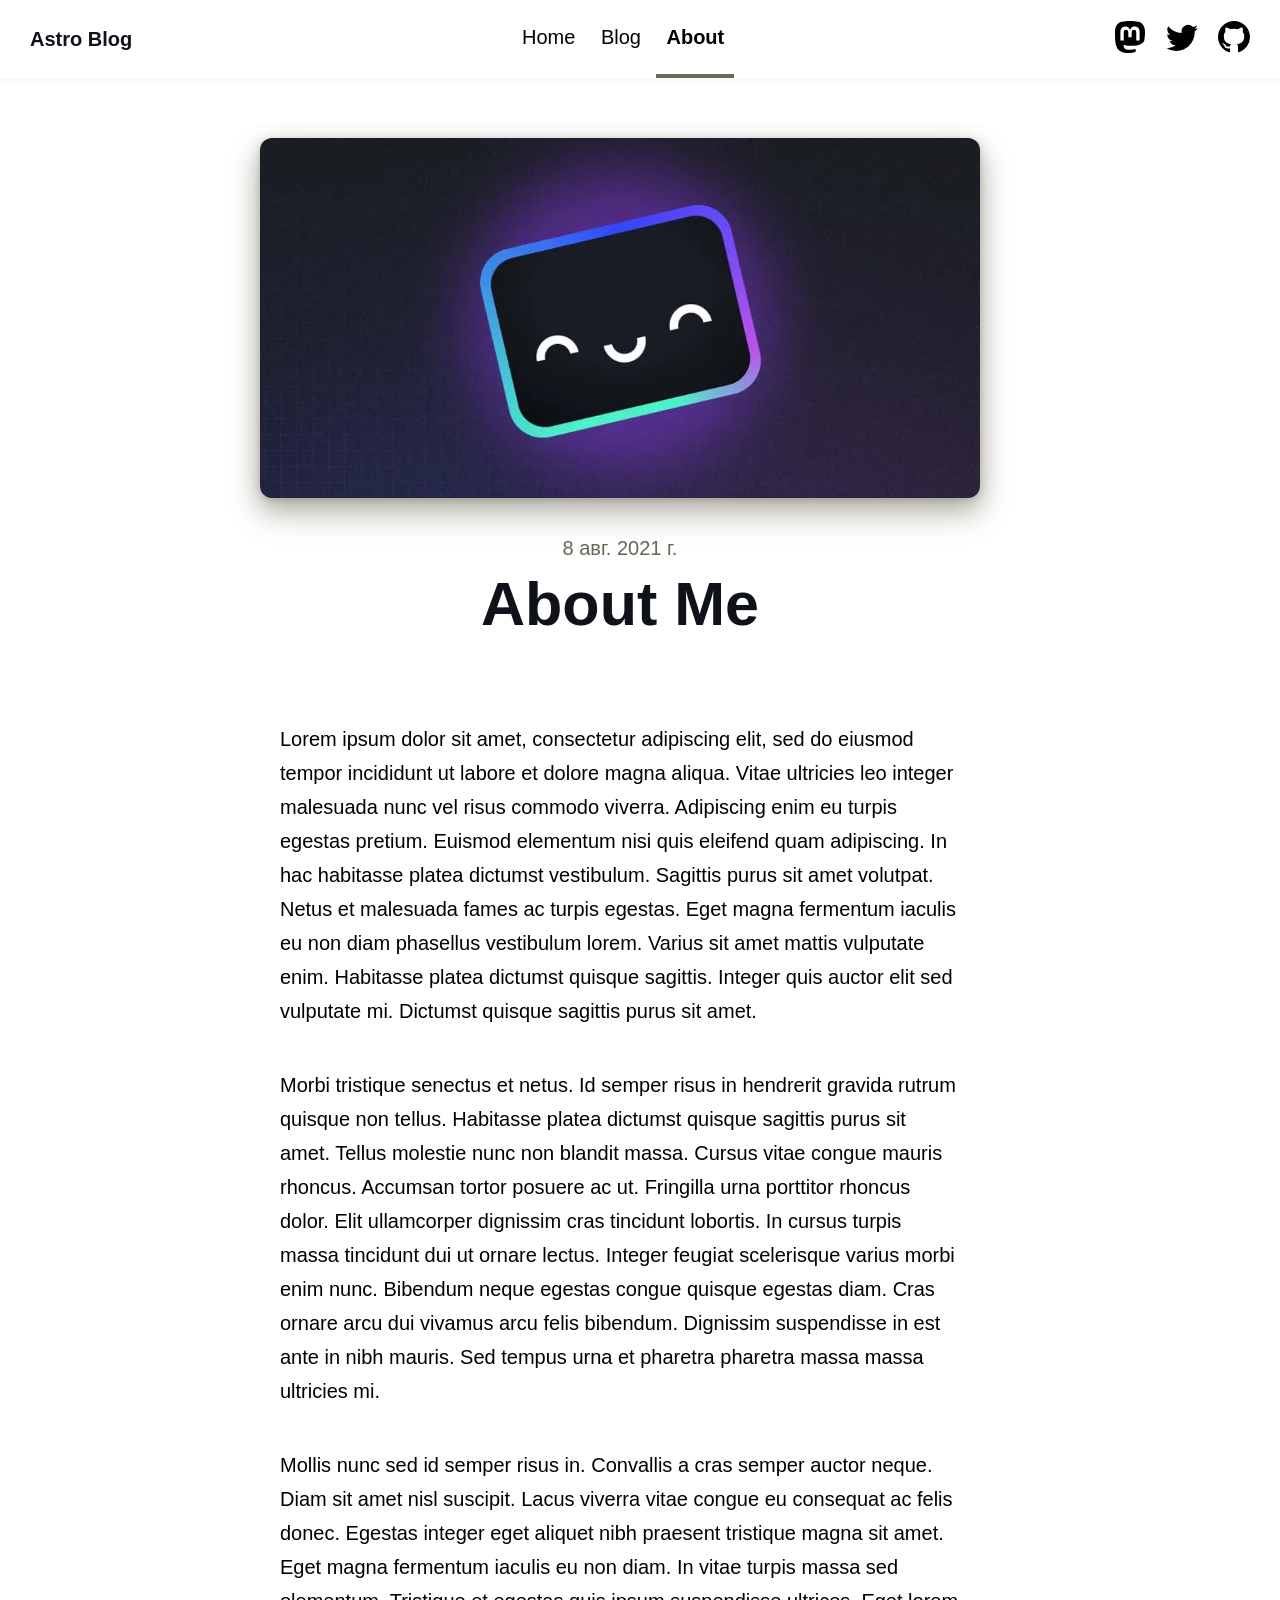
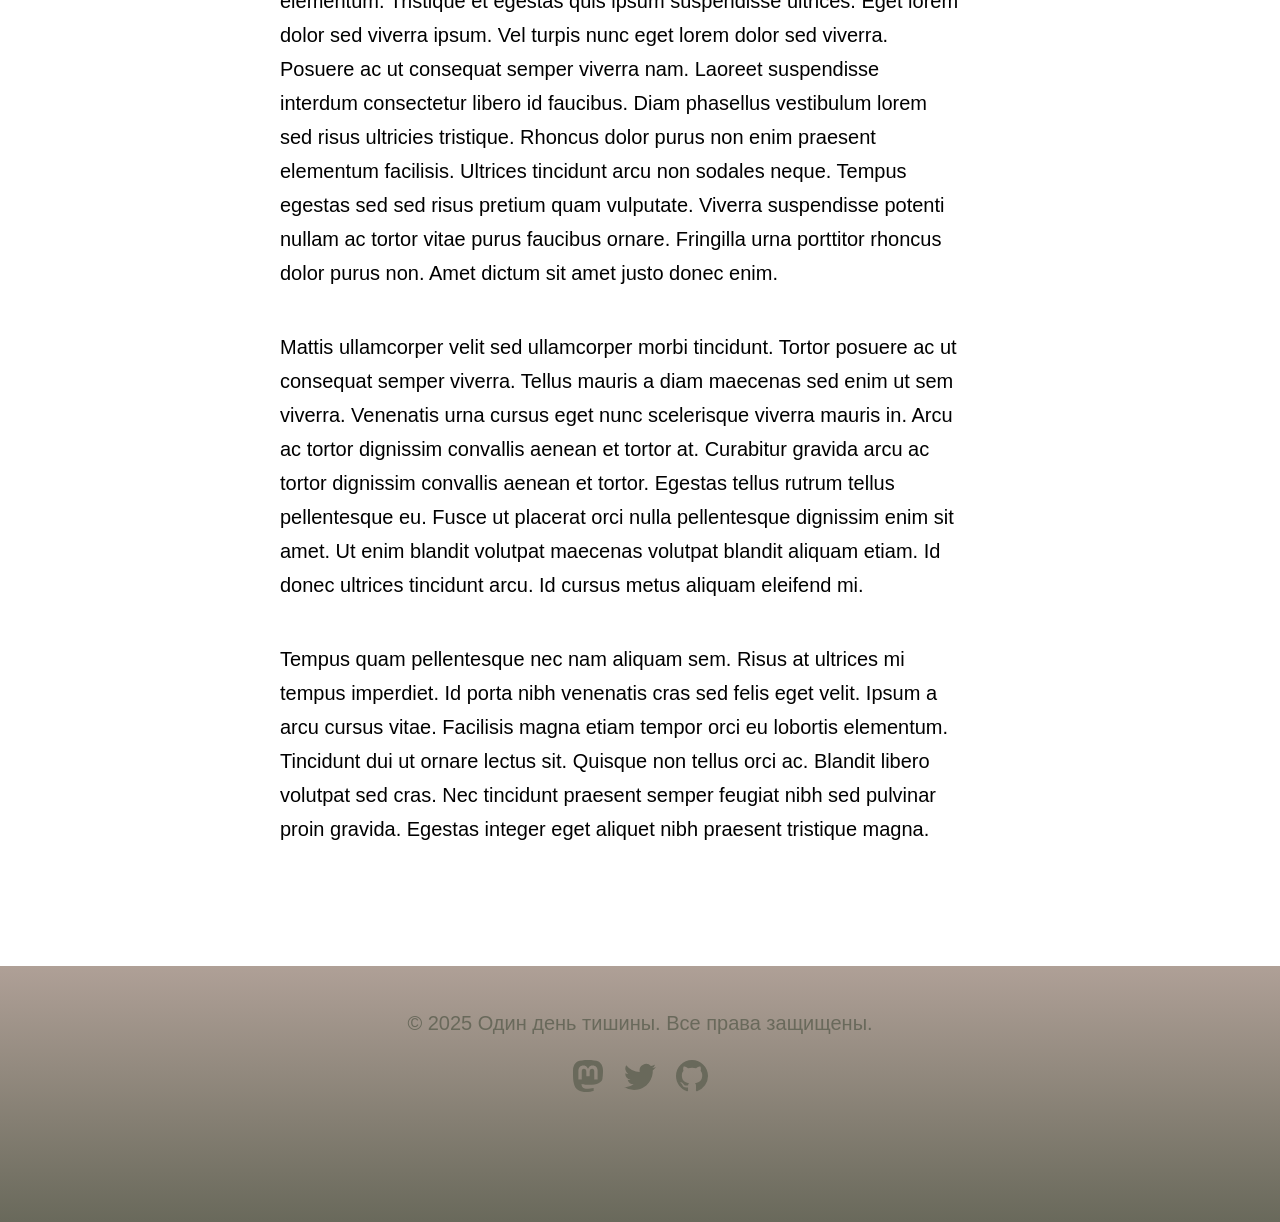
==== about/index.html @ 14268788 "movie" ====
<!DOCTYPE html><html lang="en" data-astro-cid-bvzihdzo> <head><!-- Global Metadata --><meta charset="utf-8"><meta name="viewport" content="width=device-width,initial-scale=1"><link rel="icon" type="image/svg+xml" href="/favicon.svg"><link rel="sitemap" href="/sitemap-index.xml"><link rel="alternate" type="application/rss+xml" title="Astro Blog" href="https://example.com/rss.xml"><meta name="generator" content="Astro v5.12.1"><!-- Font preloads --><link rel="preload" href="/fonts/atkinson-regular.woff" as="font" type="font/woff" crossorigin><link rel="preload" href="/fonts/atkinson-bold.woff" as="font" type="font/woff" crossorigin><!-- Canonical URL --><link rel="canonical" href="https://example.com/about/"><!-- Primary Meta Tags --><title>About Me</title><meta name="title" content="About Me"><meta name="description" content="Lorem ipsum dolor sit amet"><!-- Open Graph / Facebook --><meta property="og:type" content="website"><meta property="og:url" content="https://example.com/about/"><meta property="og:title" content="About Me"><meta property="og:description" content="Lorem ipsum dolor sit amet"><meta property="og:image" content="https://example.com/_astro/blog-placeholder-1.Bx0Zcyzv.jpg"><!-- Twitter --><meta property="twitter:card" content="summary_large_image"><meta property="twitter:url" content="https://example.com/about/"><meta property="twitter:title" content="About Me"><meta property="twitter:description" content="Lorem ipsum dolor sit amet"><meta property="twitter:image" content="https://example.com/_astro/blog-placeholder-1.Bx0Zcyzv.jpg"><style>:root{--accent: #69695b;--accent-light: #968276;--black: 15, 18, 25;--gray: 104, 101, 82;--gray-light: #69695b;--gray-dark: #353331;--gray-gradient: var(--gray-light), #968276c2;--box-shadow: 0 2px 6px rgba(var(--gray), 25%), 0 8px 24px rgba(var(--gray), 33%), 0 16px 32px rgba(var(--gray), 33%)}@font-face{font-family:Atkinson;src:url(/fonts/atkinson-regular.woff) format("woff");font-weight:400;font-style:normal;font-display:swap}@font-face{font-family:Atkinson;src:url(/fonts/atkinson-bold.woff) format("woff");font-weight:700;font-style:normal;font-display:swap}body{font-family:Atkinson,sans-serif;margin:0;padding:0;text-align:left;word-wrap:break-word;overflow-wrap:break-word;color:rgb(var(--gray-dark));font-size:20px;line-height:1.7}article{width:720px;max-width:calc(100% - 2em);margin:auto;padding:3em 1em}h1,h2,h3,h4,h5,h6{margin:0 0 2rem;color:rgb(var(--black));line-height:1.2;text-align:center}h1{font-size:3.052em}h2{font-size:2.441em}h3{font-size:1.953em}h4{font-size:1.563em}h5{font-size:1.25em}strong,b{font-weight:700}a,a:hover{color:var(--accent)}p{margin-bottom:1em}.prose p{margin-bottom:2em}textarea{width:100%;font-size:16px}input{font-size:16px}table{width:100%}img{max-width:100%;height:auto;border-radius:8px;object-fit:contain}code{padding:2px 5px;background-color:rgb(var(--gray-light));border-radius:2px}pre{padding:1.5em;border-radius:8px}pre>code{all:unset}blockquote{border-left:4px solid var(--accent);padding:0 0 0 20px;margin:0;font-size:1.333em}hr{border:none;border-top:1px solid rgb(var(--gray-light))}@media (max-width: 720px){body{font-size:18px}}.sr-only{border:0;padding:0;margin:0;position:absolute!important;height:1px;width:1px;overflow:hidden;clip:rect(1px 1px 1px 1px);clip:rect(1px,1px,1px,1px);clip-path:inset(50%);white-space:nowrap}footer[data-astro-cid-sz7xmlte]{padding:2em 1em 6em;background:linear-gradient(to top,var(--gray-gradient)) no-repeat;color:var(--gray-light);text-align:center}.social-links[data-astro-cid-sz7xmlte]{display:flex;justify-content:center;gap:1em;margin-top:1em}.social-links[data-astro-cid-sz7xmlte] a[data-astro-cid-sz7xmlte]{text-decoration:none;color:var(--gray-light)}.social-links[data-astro-cid-sz7xmlte] a[data-astro-cid-sz7xmlte]:hover{color:var(--gray-dark)}
a[data-astro-cid-eimmu3lg]{display:inline-block;text-decoration:none}a[data-astro-cid-eimmu3lg].active{font-weight:bolder;text-decoration:underline}
header[data-astro-cid-3ef6ksr2]{margin:0;padding:0 1em;background:#fff;box-shadow:0 2px 8px rgba(var(--black),5%)}h2[data-astro-cid-3ef6ksr2]{margin:0;font-size:1em}h2[data-astro-cid-3ef6ksr2] a[data-astro-cid-3ef6ksr2],h2[data-astro-cid-3ef6ksr2] a[data-astro-cid-3ef6ksr2].active{text-decoration:none}nav[data-astro-cid-3ef6ksr2]{display:flex;align-items:center;justify-content:space-between}nav[data-astro-cid-3ef6ksr2] a[data-astro-cid-3ef6ksr2]{padding:1em .5em;color:var(--black);border-bottom:4px solid transparent;text-decoration:none}nav[data-astro-cid-3ef6ksr2] a[data-astro-cid-3ef6ksr2].active{text-decoration:none;border-bottom-color:var(--accent)}.social-links[data-astro-cid-3ef6ksr2],.social-links[data-astro-cid-3ef6ksr2] a[data-astro-cid-3ef6ksr2]{display:flex}@media (max-width: 720px){.social-links[data-astro-cid-3ef6ksr2]{display:none}}
main[data-astro-cid-bvzihdzo]{width:calc(100% - 2em);max-width:100%;margin:0}.hero-image[data-astro-cid-bvzihdzo]{width:100%}.hero-image[data-astro-cid-bvzihdzo] img[data-astro-cid-bvzihdzo]{display:block;margin:0 auto;border-radius:12px;box-shadow:var(--box-shadow)}.prose[data-astro-cid-bvzihdzo]{width:720px;max-width:calc(100% - 2em);margin:auto;padding:1em;color:rgb(var(--gray-dark))}.title[data-astro-cid-bvzihdzo]{margin-bottom:1em;padding:1em 0;text-align:center;line-height:1}.title[data-astro-cid-bvzihdzo] h1[data-astro-cid-bvzihdzo]{margin:0 0 .5em}.date[data-astro-cid-bvzihdzo]{margin-bottom:.5em;color:rgb(var(--gray))}.last-updated-on[data-astro-cid-bvzihdzo]{font-style:italic}
</style></head> <body data-astro-cid-bvzihdzo> <header data-astro-cid-3ef6ksr2> <nav data-astro-cid-3ef6ksr2> <h2 data-astro-cid-3ef6ksr2><a href="/" data-astro-cid-3ef6ksr2>Astro Blog</a></h2> <div class="internal-links" data-astro-cid-3ef6ksr2> <a href="/" data-astro-cid-3ef6ksr2="true" data-astro-cid-eimmu3lg> Home </a>  <a href="/blog" data-astro-cid-3ef6ksr2="true" data-astro-cid-eimmu3lg> Blog </a>  <a href="/about" class="active" data-astro-cid-3ef6ksr2="true" data-astro-cid-eimmu3lg> About </a>  </div> <div class="social-links" data-astro-cid-3ef6ksr2> <a href="https://m.webtoo.ls/@astro" target="_blank" data-astro-cid-3ef6ksr2> <span class="sr-only" data-astro-cid-3ef6ksr2>Follow Astro on Mastodon</span> <svg viewBox="0 0 16 16" aria-hidden="true" width="32" height="32" data-astro-cid-3ef6ksr2><path fill="currentColor" d="M11.19 12.195c2.016-.24 3.77-1.475 3.99-2.603.348-1.778.32-4.339.32-4.339 0-3.47-2.286-4.488-2.286-4.488C12.062.238 10.083.017 8.027 0h-.05C5.92.017 3.942.238 2.79.765c0 0-2.285 1.017-2.285 4.488l-.002.662c-.004.64-.007 1.35.011 2.091.083 3.394.626 6.74 3.78 7.57 1.454.383 2.703.463 3.709.408 1.823-.1 2.847-.647 2.847-.647l-.06-1.317s-1.303.41-2.767.36c-1.45-.05-2.98-.156-3.215-1.928a3.614 3.614 0 0 1-.033-.496s1.424.346 3.228.428c1.103.05 2.137-.064 3.188-.189zm1.613-2.47H11.13v-4.08c0-.859-.364-1.295-1.091-1.295-.804 0-1.207.517-1.207 1.541v2.233H7.168V5.89c0-1.024-.403-1.541-1.207-1.541-.727 0-1.091.436-1.091 1.296v4.079H3.197V5.522c0-.859.22-1.541.66-2.046.456-.505 1.052-.764 1.793-.764.856 0 1.504.328 1.933.983L8 4.39l.417-.695c.429-.655 1.077-.983 1.934-.983.74 0 1.336.259 1.791.764.442.505.661 1.187.661 2.046v4.203z" data-astro-cid-3ef6ksr2></path></svg> </a> <a href="https://twitter.com/astrodotbuild" target="_blank" data-astro-cid-3ef6ksr2> <span class="sr-only" data-astro-cid-3ef6ksr2>Follow Astro on Twitter</span> <svg viewBox="0 0 16 16" aria-hidden="true" width="32" height="32" data-astro-cid-3ef6ksr2><path fill="currentColor" d="M5.026 15c6.038 0 9.341-5.003 9.341-9.334 0-.14 0-.282-.006-.422A6.685 6.685 0 0 0 16 3.542a6.658 6.658 0 0 1-1.889.518 3.301 3.301 0 0 0 1.447-1.817 6.533 6.533 0 0 1-2.087.793A3.286 3.286 0 0 0 7.875 6.03a9.325 9.325 0 0 1-6.767-3.429 3.289 3.289 0 0 0 1.018 4.382A3.323 3.323 0 0 1 .64 6.575v.045a3.288 3.288 0 0 0 2.632 3.218 3.203 3.203 0 0 1-.865.115 3.23 3.23 0 0 1-.614-.057 3.283 3.283 0 0 0 3.067 2.277A6.588 6.588 0 0 1 .78 13.58a6.32 6.32 0 0 1-.78-.045A9.344 9.344 0 0 0 5.026 15z" data-astro-cid-3ef6ksr2></path></svg> </a> <a href="https://github.com/withastro/astro" target="_blank" data-astro-cid-3ef6ksr2> <span class="sr-only" data-astro-cid-3ef6ksr2>Go to Astro's GitHub repo</span> <svg viewBox="0 0 16 16" aria-hidden="true" width="32" height="32" data-astro-cid-3ef6ksr2><path fill="currentColor" d="M8 0C3.58 0 0 3.58 0 8c0 3.54 2.29 6.53 5.47 7.59.4.07.55-.17.55-.38 0-.19-.01-.82-.01-1.49-2.01.37-2.53-.49-2.69-.94-.09-.23-.48-.94-.82-1.13-.28-.15-.68-.52-.01-.53.63-.01 1.08.58 1.23.82.72 1.21 1.87.87 2.33.66.07-.52.28-.87.51-1.07-1.78-.2-3.64-.89-3.64-3.95 0-.87.31-1.59.82-2.15-.08-.2-.36-1.02.08-2.12 0 0 .67-.21 2.2.82.64-.18 1.32-.27 2-.27.68 0 1.36.09 2 .27 1.53-1.04 2.2-.82 2.2-.82.44 1.1.16 1.92.08 2.12.51.56.82 1.27.82 2.15 0 3.07-1.87 3.75-3.65 3.95.29.25.54.73.54 1.48 0 1.07-.01 1.93-.01 2.2 0 .21.15.46.55.38A8.012 8.012 0 0 0 16 8c0-4.42-3.58-8-8-8z" data-astro-cid-3ef6ksr2></path></svg> </a> </div> </nav> </header>  <main data-astro-cid-bvzihdzo> <article data-astro-cid-bvzihdzo> <div class="hero-image" data-astro-cid-bvzihdzo> <img src="/_astro/blog-placeholder-about.BtEdEmGp_Z15BzEC.webp" alt data-astro-cid-bvzihdzo="true" loading="lazy" decoding="async" fetchpriority="auto" width="1020" height="510"> </div> <div class="prose" data-astro-cid-bvzihdzo> <div class="title" data-astro-cid-bvzihdzo> <div class="date" data-astro-cid-bvzihdzo> <time datetime="2021-08-07T21:00:00.000Z"> 8 авг. 2021 г. </time>  </div> <h1 data-astro-cid-bvzihdzo>About Me</h1> <hr data-astro-cid-bvzihdzo> </div>  <p>
Lorem ipsum dolor sit amet, consectetur adipiscing elit, sed do eiusmod tempor incididunt ut
		labore et dolore magna aliqua. Vitae ultricies leo integer malesuada nunc vel risus commodo
		viverra. Adipiscing enim eu turpis egestas pretium. Euismod elementum nisi quis eleifend quam
		adipiscing. In hac habitasse platea dictumst vestibulum. Sagittis purus sit amet volutpat. Netus
		et malesuada fames ac turpis egestas. Eget magna fermentum iaculis eu non diam phasellus
		vestibulum lorem. Varius sit amet mattis vulputate enim. Habitasse platea dictumst quisque
		sagittis. Integer quis auctor elit sed vulputate mi. Dictumst quisque sagittis purus sit amet.
</p> <p>
Morbi tristique senectus et netus. Id semper risus in hendrerit gravida rutrum quisque non
		tellus. Habitasse platea dictumst quisque sagittis purus sit amet. Tellus molestie nunc non
		blandit massa. Cursus vitae congue mauris rhoncus. Accumsan tortor posuere ac ut. Fringilla urna
		porttitor rhoncus dolor. Elit ullamcorper dignissim cras tincidunt lobortis. In cursus turpis
		massa tincidunt dui ut ornare lectus. Integer feugiat scelerisque varius morbi enim nunc.
		Bibendum neque egestas congue quisque egestas diam. Cras ornare arcu dui vivamus arcu felis
		bibendum. Dignissim suspendisse in est ante in nibh mauris. Sed tempus urna et pharetra pharetra
		massa massa ultricies mi.
</p> <p>
Mollis nunc sed id semper risus in. Convallis a cras semper auctor neque. Diam sit amet nisl
		suscipit. Lacus viverra vitae congue eu consequat ac felis donec. Egestas integer eget aliquet
		nibh praesent tristique magna sit amet. Eget magna fermentum iaculis eu non diam. In vitae
		turpis massa sed elementum. Tristique et egestas quis ipsum suspendisse ultrices. Eget lorem
		dolor sed viverra ipsum. Vel turpis nunc eget lorem dolor sed viverra. Posuere ac ut consequat
		semper viverra nam. Laoreet suspendisse interdum consectetur libero id faucibus. Diam phasellus
		vestibulum lorem sed risus ultricies tristique. Rhoncus dolor purus non enim praesent elementum
		facilisis. Ultrices tincidunt arcu non sodales neque. Tempus egestas sed sed risus pretium quam
		vulputate. Viverra suspendisse potenti nullam ac tortor vitae purus faucibus ornare. Fringilla
		urna porttitor rhoncus dolor purus non. Amet dictum sit amet justo donec enim.
</p> <p>
Mattis ullamcorper velit sed ullamcorper morbi tincidunt. Tortor posuere ac ut consequat semper
		viverra. Tellus mauris a diam maecenas sed enim ut sem viverra. Venenatis urna cursus eget nunc
		scelerisque viverra mauris in. Arcu ac tortor dignissim convallis aenean et tortor at. Curabitur
		gravida arcu ac tortor dignissim convallis aenean et tortor. Egestas tellus rutrum tellus
		pellentesque eu. Fusce ut placerat orci nulla pellentesque dignissim enim sit amet. Ut enim
		blandit volutpat maecenas volutpat blandit aliquam etiam. Id donec ultrices tincidunt arcu. Id
		cursus metus aliquam eleifend mi.
</p> <p>
Tempus quam pellentesque nec nam aliquam sem. Risus at ultrices mi tempus imperdiet. Id porta
		nibh venenatis cras sed felis eget velit. Ipsum a arcu cursus vitae. Facilisis magna etiam
		tempor orci eu lobortis elementum. Tincidunt dui ut ornare lectus sit. Quisque non tellus orci
		ac. Blandit libero volutpat sed cras. Nec tincidunt praesent semper feugiat nibh sed pulvinar
		proin gravida. Egestas integer eget aliquet nibh praesent tristique magna.
</p>  </div> </article> </main> <footer data-astro-cid-sz7xmlte>
&copy; 2025 Один день тишины. Все права защищены.
<div class="social-links" data-astro-cid-sz7xmlte> <a href="https://m.webtoo.ls/@astro" target="_blank" data-astro-cid-sz7xmlte> <span class="sr-only" data-astro-cid-sz7xmlte>Follow Astro on Mastodon</span> <svg viewBox="0 0 16 16" aria-hidden="true" width="32" height="32" astro-icon="social/mastodon" data-astro-cid-sz7xmlte><path fill="currentColor" d="M11.19 12.195c2.016-.24 3.77-1.475 3.99-2.603.348-1.778.32-4.339.32-4.339 0-3.47-2.286-4.488-2.286-4.488C12.062.238 10.083.017 8.027 0h-.05C5.92.017 3.942.238 2.79.765c0 0-2.285 1.017-2.285 4.488l-.002.662c-.004.64-.007 1.35.011 2.091.083 3.394.626 6.74 3.78 7.57 1.454.383 2.703.463 3.709.408 1.823-.1 2.847-.647 2.847-.647l-.06-1.317s-1.303.41-2.767.36c-1.45-.05-2.98-.156-3.215-1.928a3.614 3.614 0 0 1-.033-.496s1.424.346 3.228.428c1.103.05 2.137-.064 3.188-.189zm1.613-2.47H11.13v-4.08c0-.859-.364-1.295-1.091-1.295-.804 0-1.207.517-1.207 1.541v2.233H7.168V5.89c0-1.024-.403-1.541-1.207-1.541-.727 0-1.091.436-1.091 1.296v4.079H3.197V5.522c0-.859.22-1.541.66-2.046.456-.505 1.052-.764 1.793-.764.856 0 1.504.328 1.933.983L8 4.39l.417-.695c.429-.655 1.077-.983 1.934-.983.74 0 1.336.259 1.791.764.442.505.661 1.187.661 2.046v4.203z" data-astro-cid-sz7xmlte></path></svg> </a> <a href="https://twitter.com/astrodotbuild" target="_blank" data-astro-cid-sz7xmlte> <span class="sr-only" data-astro-cid-sz7xmlte>Follow Astro on Twitter</span> <svg viewBox="0 0 16 16" aria-hidden="true" width="32" height="32" astro-icon="social/twitter" data-astro-cid-sz7xmlte><path fill="currentColor" d="M5.026 15c6.038 0 9.341-5.003 9.341-9.334 0-.14 0-.282-.006-.422A6.685 6.685 0 0 0 16 3.542a6.658 6.658 0 0 1-1.889.518 3.301 3.301 0 0 0 1.447-1.817 6.533 6.533 0 0 1-2.087.793A3.286 3.286 0 0 0 7.875 6.03a9.325 9.325 0 0 1-6.767-3.429 3.289 3.289 0 0 0 1.018 4.382A3.323 3.323 0 0 1 .64 6.575v.045a3.288 3.288 0 0 0 2.632 3.218 3.203 3.203 0 0 1-.865.115 3.23 3.23 0 0 1-.614-.057 3.283 3.283 0 0 0 3.067 2.277A6.588 6.588 0 0 1 .78 13.58a6.32 6.32 0 0 1-.78-.045A9.344 9.344 0 0 0 5.026 15z" data-astro-cid-sz7xmlte></path></svg> </a> <a href="https://github.com/withastro/astro" target="_blank" data-astro-cid-sz7xmlte> <span class="sr-only" data-astro-cid-sz7xmlte>Go to Astro's GitHub repo</span> <svg viewBox="0 0 16 16" aria-hidden="true" width="32" height="32" astro-icon="social/github" data-astro-cid-sz7xmlte><path fill="currentColor" d="M8 0C3.58 0 0 3.58 0 8c0 3.54 2.29 6.53 5.47 7.59.4.07.55-.17.55-.38 0-.19-.01-.82-.01-1.49-2.01.37-2.53-.49-2.69-.94-.09-.23-.48-.94-.82-1.13-.28-.15-.68-.52-.01-.53.63-.01 1.08.58 1.23.82.72 1.21 1.87.87 2.33.66.07-.52.28-.87.51-1.07-1.78-.2-3.64-.89-3.64-3.95 0-.87.31-1.59.82-2.15-.08-.2-.36-1.02.08-2.12 0 0 .67-.21 2.2.82.64-.18 1.32-.27 2-.27.68 0 1.36.09 2 .27 1.53-1.04 2.2-.82 2.2-.82.44 1.1.16 1.92.08 2.12.51.56.82 1.27.82 2.15 0 3.07-1.87 3.75-3.65 3.95.29.25.54.73.54 1.48 0 1.07-.01 1.93-.01 2.2 0 .21.15.46.55.38A8.012 8.012 0 0 0 16 8c0-4.42-3.58-8-8-8z" data-astro-cid-sz7xmlte></path></svg> </a> </div> </footer>  </body></html>
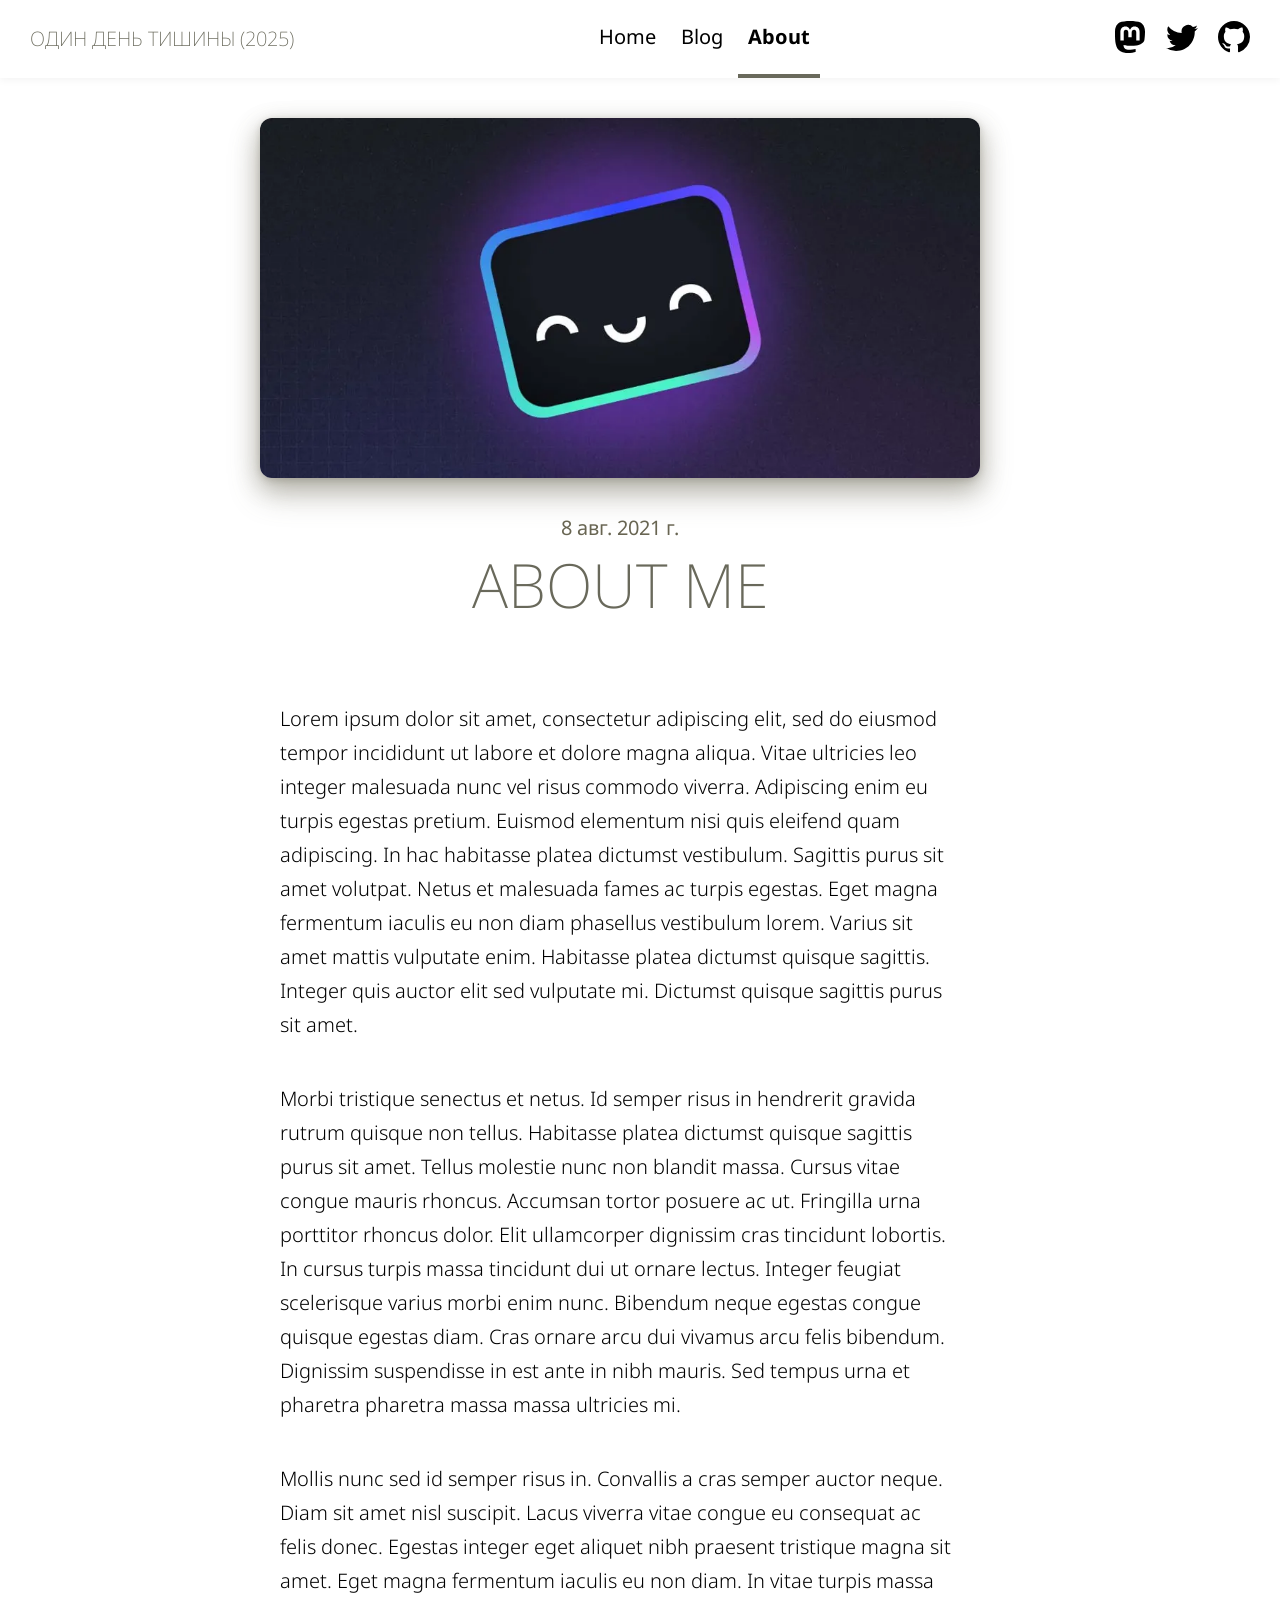
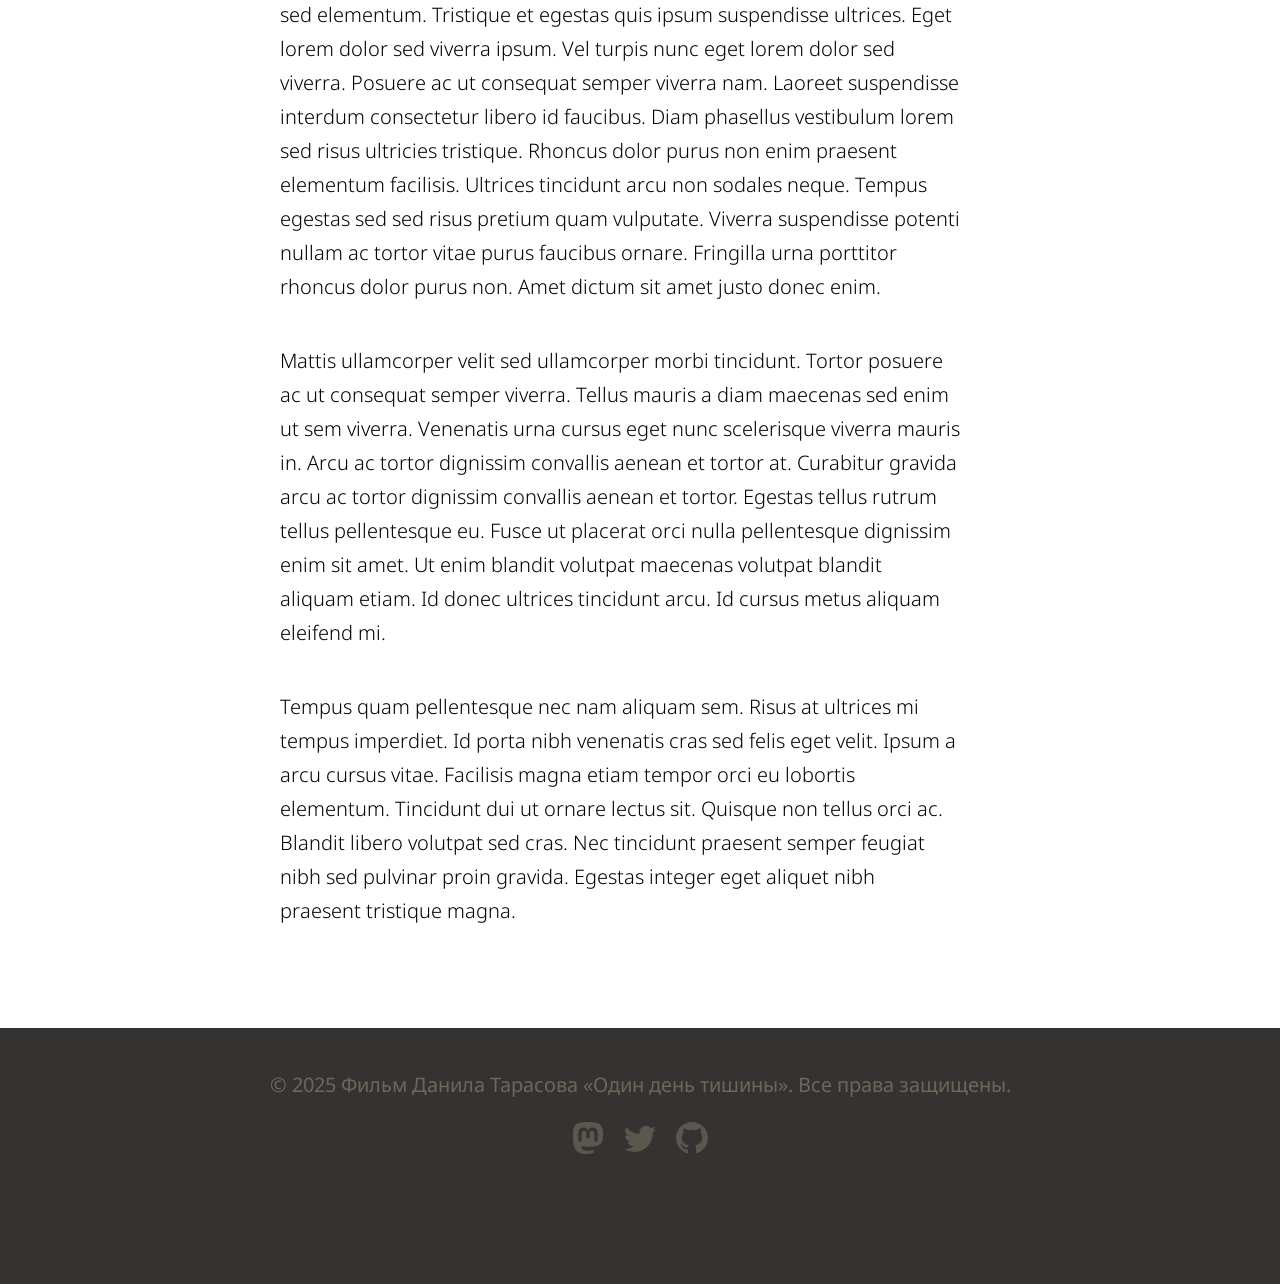
==== commit 45e15a2b: "update" ====
--- a/about/index.html
+++ b/about/index.html
@@ -1,8 +1,8 @@
-<!DOCTYPE html><html lang="en" data-astro-cid-bvzihdzo> <head><!-- Global Metadata --><meta charset="utf-8"><meta name="viewport" content="width=device-width,initial-scale=1"><link rel="icon" type="image/svg+xml" href="/favicon.svg"><link rel="sitemap" href="/sitemap-index.xml"><link rel="alternate" type="application/rss+xml" title="Astro Blog" href="https://example.com/rss.xml"><meta name="generator" content="Astro v5.12.1"><!-- Font preloads --><link rel="preload" href="/fonts/atkinson-regular.woff" as="font" type="font/woff" crossorigin><link rel="preload" href="/fonts/atkinson-bold.woff" as="font" type="font/woff" crossorigin><!-- Canonical URL --><link rel="canonical" href="https://example.com/about/"><!-- Primary Meta Tags --><title>About Me</title><meta name="title" content="About Me"><meta name="description" content="Lorem ipsum dolor sit amet"><!-- Open Graph / Facebook --><meta property="og:type" content="website"><meta property="og:url" content="https://example.com/about/"><meta property="og:title" content="About Me"><meta property="og:description" content="Lorem ipsum dolor sit amet"><meta property="og:image" content="https://example.com/_astro/blog-placeholder-1.Bx0Zcyzv.jpg"><!-- Twitter --><meta property="twitter:card" content="summary_large_image"><meta property="twitter:url" content="https://example.com/about/"><meta property="twitter:title" content="About Me"><meta property="twitter:description" content="Lorem ipsum dolor sit amet"><meta property="twitter:image" content="https://example.com/_astro/blog-placeholder-1.Bx0Zcyzv.jpg"><style>:root{--accent: #69695b;--accent-light: #968276;--black: 15, 18, 25;--gray: 104, 101, 82;--gray-light: #69695b;--gray-dark: #353331;--gray-gradient: var(--gray-light), #968276c2;--box-shadow: 0 2px 6px rgba(var(--gray), 25%), 0 8px 24px rgba(var(--gray), 33%), 0 16px 32px rgba(var(--gray), 33%)}@font-face{font-family:Atkinson;src:url(/fonts/atkinson-regular.woff) format("woff");font-weight:400;font-style:normal;font-display:swap}@font-face{font-family:Atkinson;src:url(/fonts/atkinson-bold.woff) format("woff");font-weight:700;font-style:normal;font-display:swap}body{font-family:Atkinson,sans-serif;margin:0;padding:0;text-align:left;word-wrap:break-word;overflow-wrap:break-word;color:rgb(var(--gray-dark));font-size:20px;line-height:1.7}article{width:720px;max-width:calc(100% - 2em);margin:auto;padding:3em 1em}h1,h2,h3,h4,h5,h6{margin:0 0 2rem;color:rgb(var(--black));line-height:1.2;text-align:center}h1{font-size:3.052em}h2{font-size:2.441em}h3{font-size:1.953em}h4{font-size:1.563em}h5{font-size:1.25em}strong,b{font-weight:700}a,a:hover{color:var(--accent)}p{margin-bottom:1em}.prose p{margin-bottom:2em}textarea{width:100%;font-size:16px}input{font-size:16px}table{width:100%}img{max-width:100%;height:auto;border-radius:8px;object-fit:contain}code{padding:2px 5px;background-color:rgb(var(--gray-light));border-radius:2px}pre{padding:1.5em;border-radius:8px}pre>code{all:unset}blockquote{border-left:4px solid var(--accent);padding:0 0 0 20px;margin:0;font-size:1.333em}hr{border:none;border-top:1px solid rgb(var(--gray-light))}@media (max-width: 720px){body{font-size:18px}}.sr-only{border:0;padding:0;margin:0;position:absolute!important;height:1px;width:1px;overflow:hidden;clip:rect(1px 1px 1px 1px);clip:rect(1px,1px,1px,1px);clip-path:inset(50%);white-space:nowrap}footer[data-astro-cid-sz7xmlte]{padding:2em 1em 6em;background:linear-gradient(to top,var(--gray-gradient)) no-repeat;color:var(--gray-light);text-align:center}.social-links[data-astro-cid-sz7xmlte]{display:flex;justify-content:center;gap:1em;margin-top:1em}.social-links[data-astro-cid-sz7xmlte] a[data-astro-cid-sz7xmlte]{text-decoration:none;color:var(--gray-light)}.social-links[data-astro-cid-sz7xmlte] a[data-astro-cid-sz7xmlte]:hover{color:var(--gray-dark)}
+<!DOCTYPE html><html lang="en" data-astro-cid-bvzihdzo> <head><!-- Global Metadata --><meta charset="utf-8"><meta name="viewport" content="width=device-width,initial-scale=1"><link rel="icon" type="image/svg+xml" href="/favicon.svg"><link rel="sitemap" href="/sitemap-index.xml"><link rel="alternate" type="application/rss+xml" title="Один день тишины (2025)" href="https://www.zimensky.ru/rss.xml"><meta name="generator" content="Astro v5.12.1"><!-- Font preloads --><link rel="preconnect" href="https://fonts.googleapis.com"><link rel="preconnect" href="https://fonts.gstatic.com" crossorigin><link href="https://fonts.googleapis.com/css2?family=Noto+Sans:ital,wght@0,100..900;1,100..900&display=swap" rel="stylesheet"><!-- Canonical URL --><link rel="canonical" href="https://www.zimensky.ru/about/"><!-- Primary Meta Tags --><title>About Me</title><meta name="title" content="About Me"><meta name="description" content="Lorem ipsum dolor sit amet"><!-- Open Graph / Facebook --><meta property="og:type" content="website"><meta property="og:url" content="https://www.zimensky.ru/about/"><meta property="og:title" content="About Me"><meta property="og:description" content="Lorem ipsum dolor sit amet"><meta property="og:image" content="https://www.zimensky.ru/_astro/blog-placeholder-1.Bx0Zcyzv.jpg"><!-- Twitter --><meta property="twitter:card" content="summary_large_image"><meta property="twitter:url" content="https://www.zimensky.ru/about/"><meta property="twitter:title" content="About Me"><meta property="twitter:description" content="Lorem ipsum dolor sit amet"><meta property="twitter:image" content="https://www.zimensky.ru/_astro/blog-placeholder-1.Bx0Zcyzv.jpg"><style>:root{--accent: #69695b;--accent-light: #968276;--black: 15, 18, 25;--gray: 104, 101, 82;--gray-light: #69695b;--gray-dark: #353331;--gray-gradient: var(--gray-light), #968276c2;--box-shadow: 0 2px 6px rgba(var(--gray), 25%), 0 8px 24px rgba(var(--gray), 33%), 0 16px 32px rgba(var(--gray), 33%)}body{font-family:Noto Sans,sans-serif;margin:0;padding:0;text-align:left;word-wrap:break-word;overflow-wrap:break-word;color:rgb(var(--gray-dark));font-size:20px;line-height:1.7}article{width:720px;max-width:calc(100% - 2em);margin:auto;padding:2em 1em}h1,h2,h3,h4,h5,h6{margin:0 0 2rem;color:var(--gray-light);line-height:1.2;text-align:center;text-transform:uppercase;font-weight:200}h1{font-size:3.052em}h2{font-size:2.441em}h3{font-size:1.953em;position:relative}h3:after{content:"";position:absolute;left:0;bottom:0;height:1px;width:100%;background:var(--accent-light)}h4{font-size:1.563em;margin-top:2em}h5{font-size:1.25em}strong,b{font-weight:500;color:var(--accent)}a,a:hover{color:var(--accent)}p{margin-bottom:1em;font-weight:300}.prose p{margin-bottom:2em}textarea{width:100%;font-size:16px}input{font-size:16px}table{width:100%}img{max-width:100%;height:auto;border-radius:8px;object-fit:contain}code{padding:2px 5px;background-color:rgb(var(--gray-light));border-radius:2px}pre{padding:1.5em;border-radius:8px}pre>code{all:unset}blockquote{border-left:4px solid var(--accent);padding:0 0 0 20px;margin:0;font-size:1.333em}hr{border:none;border-top:1px solid rgb(var(--gray-light))}@media (max-width: 720px){body{font-size:18px}}.sr-only{border:0;padding:0;margin:0;position:absolute!important;height:1px;width:1px;overflow:hidden;clip:rect(1px 1px 1px 1px);clip:rect(1px,1px,1px,1px);clip-path:inset(50%);white-space:nowrap}footer[data-astro-cid-sz7xmlte]{padding:2em 1em 6em;background:var(--gray-dark);color:var(--gray-light);text-align:center}.social-links[data-astro-cid-sz7xmlte]{display:flex;justify-content:center;gap:1em;margin-top:1em}.social-links[data-astro-cid-sz7xmlte] a[data-astro-cid-sz7xmlte]{text-decoration:none;color:var(--gray-light);opacity:.7;transition:opacity .2s ease-in-out}.social-links[data-astro-cid-sz7xmlte] a[data-astro-cid-sz7xmlte]:hover{opacity:1}@media (max-width: 720px){footer[data-astro-cid-sz7xmlte]{font-size:smaller}}
 a[data-astro-cid-eimmu3lg]{display:inline-block;text-decoration:none}a[data-astro-cid-eimmu3lg].active{font-weight:bolder;text-decoration:underline}
 header[data-astro-cid-3ef6ksr2]{margin:0;padding:0 1em;background:#fff;box-shadow:0 2px 8px rgba(var(--black),5%)}h2[data-astro-cid-3ef6ksr2]{margin:0;font-size:1em}h2[data-astro-cid-3ef6ksr2] a[data-astro-cid-3ef6ksr2],h2[data-astro-cid-3ef6ksr2] a[data-astro-cid-3ef6ksr2].active{text-decoration:none}nav[data-astro-cid-3ef6ksr2]{display:flex;align-items:center;justify-content:space-between}nav[data-astro-cid-3ef6ksr2] a[data-astro-cid-3ef6ksr2]{padding:1em .5em;color:var(--black);border-bottom:4px solid transparent;text-decoration:none}nav[data-astro-cid-3ef6ksr2] a[data-astro-cid-3ef6ksr2].active{text-decoration:none;border-bottom-color:var(--accent)}.social-links[data-astro-cid-3ef6ksr2],.social-links[data-astro-cid-3ef6ksr2] a[data-astro-cid-3ef6ksr2]{display:flex}@media (max-width: 720px){.social-links[data-astro-cid-3ef6ksr2]{display:none}}
 main[data-astro-cid-bvzihdzo]{width:calc(100% - 2em);max-width:100%;margin:0}.hero-image[data-astro-cid-bvzihdzo]{width:100%}.hero-image[data-astro-cid-bvzihdzo] img[data-astro-cid-bvzihdzo]{display:block;margin:0 auto;border-radius:12px;box-shadow:var(--box-shadow)}.prose[data-astro-cid-bvzihdzo]{width:720px;max-width:calc(100% - 2em);margin:auto;padding:1em;color:rgb(var(--gray-dark))}.title[data-astro-cid-bvzihdzo]{margin-bottom:1em;padding:1em 0;text-align:center;line-height:1}.title[data-astro-cid-bvzihdzo] h1[data-astro-cid-bvzihdzo]{margin:0 0 .5em}.date[data-astro-cid-bvzihdzo]{margin-bottom:.5em;color:rgb(var(--gray))}.last-updated-on[data-astro-cid-bvzihdzo]{font-style:italic}
-</style></head> <body data-astro-cid-bvzihdzo> <header data-astro-cid-3ef6ksr2> <nav data-astro-cid-3ef6ksr2> <h2 data-astro-cid-3ef6ksr2><a href="/" data-astro-cid-3ef6ksr2>Astro Blog</a></h2> <div class="internal-links" data-astro-cid-3ef6ksr2> <a href="/" data-astro-cid-3ef6ksr2="true" data-astro-cid-eimmu3lg> Home </a>  <a href="/blog" data-astro-cid-3ef6ksr2="true" data-astro-cid-eimmu3lg> Blog </a>  <a href="/about" class="active" data-astro-cid-3ef6ksr2="true" data-astro-cid-eimmu3lg> About </a>  </div> <div class="social-links" data-astro-cid-3ef6ksr2> <a href="https://m.webtoo.ls/@astro" target="_blank" data-astro-cid-3ef6ksr2> <span class="sr-only" data-astro-cid-3ef6ksr2>Follow Astro on Mastodon</span> <svg viewBox="0 0 16 16" aria-hidden="true" width="32" height="32" data-astro-cid-3ef6ksr2><path fill="currentColor" d="M11.19 12.195c2.016-.24 3.77-1.475 3.99-2.603.348-1.778.32-4.339.32-4.339 0-3.47-2.286-4.488-2.286-4.488C12.062.238 10.083.017 8.027 0h-.05C5.92.017 3.942.238 2.79.765c0 0-2.285 1.017-2.285 4.488l-.002.662c-.004.64-.007 1.35.011 2.091.083 3.394.626 6.74 3.78 7.57 1.454.383 2.703.463 3.709.408 1.823-.1 2.847-.647 2.847-.647l-.06-1.317s-1.303.41-2.767.36c-1.45-.05-2.98-.156-3.215-1.928a3.614 3.614 0 0 1-.033-.496s1.424.346 3.228.428c1.103.05 2.137-.064 3.188-.189zm1.613-2.47H11.13v-4.08c0-.859-.364-1.295-1.091-1.295-.804 0-1.207.517-1.207 1.541v2.233H7.168V5.89c0-1.024-.403-1.541-1.207-1.541-.727 0-1.091.436-1.091 1.296v4.079H3.197V5.522c0-.859.22-1.541.66-2.046.456-.505 1.052-.764 1.793-.764.856 0 1.504.328 1.933.983L8 4.39l.417-.695c.429-.655 1.077-.983 1.934-.983.74 0 1.336.259 1.791.764.442.505.661 1.187.661 2.046v4.203z" data-astro-cid-3ef6ksr2></path></svg> </a> <a href="https://twitter.com/astrodotbuild" target="_blank" data-astro-cid-3ef6ksr2> <span class="sr-only" data-astro-cid-3ef6ksr2>Follow Astro on Twitter</span> <svg viewBox="0 0 16 16" aria-hidden="true" width="32" height="32" data-astro-cid-3ef6ksr2><path fill="currentColor" d="M5.026 15c6.038 0 9.341-5.003 9.341-9.334 0-.14 0-.282-.006-.422A6.685 6.685 0 0 0 16 3.542a6.658 6.658 0 0 1-1.889.518 3.301 3.301 0 0 0 1.447-1.817 6.533 6.533 0 0 1-2.087.793A3.286 3.286 0 0 0 7.875 6.03a9.325 9.325 0 0 1-6.767-3.429 3.289 3.289 0 0 0 1.018 4.382A3.323 3.323 0 0 1 .64 6.575v.045a3.288 3.288 0 0 0 2.632 3.218 3.203 3.203 0 0 1-.865.115 3.23 3.23 0 0 1-.614-.057 3.283 3.283 0 0 0 3.067 2.277A6.588 6.588 0 0 1 .78 13.58a6.32 6.32 0 0 1-.78-.045A9.344 9.344 0 0 0 5.026 15z" data-astro-cid-3ef6ksr2></path></svg> </a> <a href="https://github.com/withastro/astro" target="_blank" data-astro-cid-3ef6ksr2> <span class="sr-only" data-astro-cid-3ef6ksr2>Go to Astro's GitHub repo</span> <svg viewBox="0 0 16 16" aria-hidden="true" width="32" height="32" data-astro-cid-3ef6ksr2><path fill="currentColor" d="M8 0C3.58 0 0 3.58 0 8c0 3.54 2.29 6.53 5.47 7.59.4.07.55-.17.55-.38 0-.19-.01-.82-.01-1.49-2.01.37-2.53-.49-2.69-.94-.09-.23-.48-.94-.82-1.13-.28-.15-.68-.52-.01-.53.63-.01 1.08.58 1.23.82.72 1.21 1.87.87 2.33.66.07-.52.28-.87.51-1.07-1.78-.2-3.64-.89-3.64-3.95 0-.87.31-1.59.82-2.15-.08-.2-.36-1.02.08-2.12 0 0 .67-.21 2.2.82.64-.18 1.32-.27 2-.27.68 0 1.36.09 2 .27 1.53-1.04 2.2-.82 2.2-.82.44 1.1.16 1.92.08 2.12.51.56.82 1.27.82 2.15 0 3.07-1.87 3.75-3.65 3.95.29.25.54.73.54 1.48 0 1.07-.01 1.93-.01 2.2 0 .21.15.46.55.38A8.012 8.012 0 0 0 16 8c0-4.42-3.58-8-8-8z" data-astro-cid-3ef6ksr2></path></svg> </a> </div> </nav> </header>  <main data-astro-cid-bvzihdzo> <article data-astro-cid-bvzihdzo> <div class="hero-image" data-astro-cid-bvzihdzo> <img src="/_astro/blog-placeholder-about.BtEdEmGp_Z15BzEC.webp" alt data-astro-cid-bvzihdzo="true" loading="lazy" decoding="async" fetchpriority="auto" width="1020" height="510"> </div> <div class="prose" data-astro-cid-bvzihdzo> <div class="title" data-astro-cid-bvzihdzo> <div class="date" data-astro-cid-bvzihdzo> <time datetime="2021-08-07T21:00:00.000Z"> 8 авг. 2021 г. </time>  </div> <h1 data-astro-cid-bvzihdzo>About Me</h1> <hr data-astro-cid-bvzihdzo> </div>  <p>
+</style></head> <body data-astro-cid-bvzihdzo> <header data-astro-cid-3ef6ksr2> <nav data-astro-cid-3ef6ksr2> <h2 data-astro-cid-3ef6ksr2><a href="/" data-astro-cid-3ef6ksr2>Один день тишины (2025)</a></h2> <div class="internal-links" data-astro-cid-3ef6ksr2> <a href="/" data-astro-cid-3ef6ksr2="true" data-astro-cid-eimmu3lg> Home </a>  <a href="/blog" data-astro-cid-3ef6ksr2="true" data-astro-cid-eimmu3lg> Blog </a>  <a href="/about" class="active" data-astro-cid-3ef6ksr2="true" data-astro-cid-eimmu3lg> About </a>  </div> <div class="social-links" data-astro-cid-3ef6ksr2> <a href="https://m.webtoo.ls/@astro" target="_blank" data-astro-cid-3ef6ksr2> <span class="sr-only" data-astro-cid-3ef6ksr2>Follow Astro on Mastodon</span> <svg viewBox="0 0 16 16" aria-hidden="true" width="32" height="32" data-astro-cid-3ef6ksr2><path fill="currentColor" d="M11.19 12.195c2.016-.24 3.77-1.475 3.99-2.603.348-1.778.32-4.339.32-4.339 0-3.47-2.286-4.488-2.286-4.488C12.062.238 10.083.017 8.027 0h-.05C5.92.017 3.942.238 2.79.765c0 0-2.285 1.017-2.285 4.488l-.002.662c-.004.64-.007 1.35.011 2.091.083 3.394.626 6.74 3.78 7.57 1.454.383 2.703.463 3.709.408 1.823-.1 2.847-.647 2.847-.647l-.06-1.317s-1.303.41-2.767.36c-1.45-.05-2.98-.156-3.215-1.928a3.614 3.614 0 0 1-.033-.496s1.424.346 3.228.428c1.103.05 2.137-.064 3.188-.189zm1.613-2.47H11.13v-4.08c0-.859-.364-1.295-1.091-1.295-.804 0-1.207.517-1.207 1.541v2.233H7.168V5.89c0-1.024-.403-1.541-1.207-1.541-.727 0-1.091.436-1.091 1.296v4.079H3.197V5.522c0-.859.22-1.541.66-2.046.456-.505 1.052-.764 1.793-.764.856 0 1.504.328 1.933.983L8 4.39l.417-.695c.429-.655 1.077-.983 1.934-.983.74 0 1.336.259 1.791.764.442.505.661 1.187.661 2.046v4.203z" data-astro-cid-3ef6ksr2></path></svg> </a> <a href="https://twitter.com/astrodotbuild" target="_blank" data-astro-cid-3ef6ksr2> <span class="sr-only" data-astro-cid-3ef6ksr2>Follow Astro on Twitter</span> <svg viewBox="0 0 16 16" aria-hidden="true" width="32" height="32" data-astro-cid-3ef6ksr2><path fill="currentColor" d="M5.026 15c6.038 0 9.341-5.003 9.341-9.334 0-.14 0-.282-.006-.422A6.685 6.685 0 0 0 16 3.542a6.658 6.658 0 0 1-1.889.518 3.301 3.301 0 0 0 1.447-1.817 6.533 6.533 0 0 1-2.087.793A3.286 3.286 0 0 0 7.875 6.03a9.325 9.325 0 0 1-6.767-3.429 3.289 3.289 0 0 0 1.018 4.382A3.323 3.323 0 0 1 .64 6.575v.045a3.288 3.288 0 0 0 2.632 3.218 3.203 3.203 0 0 1-.865.115 3.23 3.23 0 0 1-.614-.057 3.283 3.283 0 0 0 3.067 2.277A6.588 6.588 0 0 1 .78 13.58a6.32 6.32 0 0 1-.78-.045A9.344 9.344 0 0 0 5.026 15z" data-astro-cid-3ef6ksr2></path></svg> </a> <a href="https://github.com/withastro/astro" target="_blank" data-astro-cid-3ef6ksr2> <span class="sr-only" data-astro-cid-3ef6ksr2>Go to Astro's GitHub repo</span> <svg viewBox="0 0 16 16" aria-hidden="true" width="32" height="32" data-astro-cid-3ef6ksr2><path fill="currentColor" d="M8 0C3.58 0 0 3.58 0 8c0 3.54 2.29 6.53 5.47 7.59.4.07.55-.17.55-.38 0-.19-.01-.82-.01-1.49-2.01.37-2.53-.49-2.69-.94-.09-.23-.48-.94-.82-1.13-.28-.15-.68-.52-.01-.53.63-.01 1.08.58 1.23.82.72 1.21 1.87.87 2.33.66.07-.52.28-.87.51-1.07-1.78-.2-3.64-.89-3.64-3.95 0-.87.31-1.59.82-2.15-.08-.2-.36-1.02.08-2.12 0 0 .67-.21 2.2.82.64-.18 1.32-.27 2-.27.68 0 1.36.09 2 .27 1.53-1.04 2.2-.82 2.2-.82.44 1.1.16 1.92.08 2.12.51.56.82 1.27.82 2.15 0 3.07-1.87 3.75-3.65 3.95.29.25.54.73.54 1.48 0 1.07-.01 1.93-.01 2.2 0 .21.15.46.55.38A8.012 8.012 0 0 0 16 8c0-4.42-3.58-8-8-8z" data-astro-cid-3ef6ksr2></path></svg> </a> </div> </nav> </header>  <main data-astro-cid-bvzihdzo> <article data-astro-cid-bvzihdzo> <div class="hero-image" data-astro-cid-bvzihdzo> <img src="/_astro/blog-placeholder-about.BtEdEmGp_Z15BzEC.webp" alt data-astro-cid-bvzihdzo="true" loading="lazy" decoding="async" fetchpriority="auto" width="1020" height="510"> </div> <div class="prose" data-astro-cid-bvzihdzo> <div class="title" data-astro-cid-bvzihdzo> <div class="date" data-astro-cid-bvzihdzo> <time datetime="2021-08-07T21:00:00.000Z"> 8 авг. 2021 г. </time>  </div> <h1 data-astro-cid-bvzihdzo>About Me</h1> <hr data-astro-cid-bvzihdzo> </div>  <p>
 Lorem ipsum dolor sit amet, consectetur adipiscing elit, sed do eiusmod tempor incididunt ut
 		labore et dolore magna aliqua. Vitae ultricies leo integer malesuada nunc vel risus commodo
 		viverra. Adipiscing enim eu turpis egestas pretium. Euismod elementum nisi quis eleifend quam
@@ -45,5 +45,6 @@
 		ac. Blandit libero volutpat sed cras. Nec tincidunt praesent semper feugiat nibh sed pulvinar
 		proin gravida. Egestas integer eget aliquet nibh praesent tristique magna.
 </p>  </div> </article> </main> <footer data-astro-cid-sz7xmlte>
-&copy; 2025 Один день тишины. Все права защищены.
+&copy; 2025 Фильм Данила Тарасова &laquo;Один&nbsp;день&nbsp;тишины&raquo;.
+	Все права защищены.
 <div class="social-links" data-astro-cid-sz7xmlte> <a href="https://m.webtoo.ls/@astro" target="_blank" data-astro-cid-sz7xmlte> <span class="sr-only" data-astro-cid-sz7xmlte>Follow Astro on Mastodon</span> <svg viewBox="0 0 16 16" aria-hidden="true" width="32" height="32" astro-icon="social/mastodon" data-astro-cid-sz7xmlte><path fill="currentColor" d="M11.19 12.195c2.016-.24 3.77-1.475 3.99-2.603.348-1.778.32-4.339.32-4.339 0-3.47-2.286-4.488-2.286-4.488C12.062.238 10.083.017 8.027 0h-.05C5.92.017 3.942.238 2.79.765c0 0-2.285 1.017-2.285 4.488l-.002.662c-.004.64-.007 1.35.011 2.091.083 3.394.626 6.74 3.78 7.57 1.454.383 2.703.463 3.709.408 1.823-.1 2.847-.647 2.847-.647l-.06-1.317s-1.303.41-2.767.36c-1.45-.05-2.98-.156-3.215-1.928a3.614 3.614 0 0 1-.033-.496s1.424.346 3.228.428c1.103.05 2.137-.064 3.188-.189zm1.613-2.47H11.13v-4.08c0-.859-.364-1.295-1.091-1.295-.804 0-1.207.517-1.207 1.541v2.233H7.168V5.89c0-1.024-.403-1.541-1.207-1.541-.727 0-1.091.436-1.091 1.296v4.079H3.197V5.522c0-.859.22-1.541.66-2.046.456-.505 1.052-.764 1.793-.764.856 0 1.504.328 1.933.983L8 4.39l.417-.695c.429-.655 1.077-.983 1.934-.983.74 0 1.336.259 1.791.764.442.505.661 1.187.661 2.046v4.203z" data-astro-cid-sz7xmlte></path></svg> </a> <a href="https://twitter.com/astrodotbuild" target="_blank" data-astro-cid-sz7xmlte> <span class="sr-only" data-astro-cid-sz7xmlte>Follow Astro on Twitter</span> <svg viewBox="0 0 16 16" aria-hidden="true" width="32" height="32" astro-icon="social/twitter" data-astro-cid-sz7xmlte><path fill="currentColor" d="M5.026 15c6.038 0 9.341-5.003 9.341-9.334 0-.14 0-.282-.006-.422A6.685 6.685 0 0 0 16 3.542a6.658 6.658 0 0 1-1.889.518 3.301 3.301 0 0 0 1.447-1.817 6.533 6.533 0 0 1-2.087.793A3.286 3.286 0 0 0 7.875 6.03a9.325 9.325 0 0 1-6.767-3.429 3.289 3.289 0 0 0 1.018 4.382A3.323 3.323 0 0 1 .64 6.575v.045a3.288 3.288 0 0 0 2.632 3.218 3.203 3.203 0 0 1-.865.115 3.23 3.23 0 0 1-.614-.057 3.283 3.283 0 0 0 3.067 2.277A6.588 6.588 0 0 1 .78 13.58a6.32 6.32 0 0 1-.78-.045A9.344 9.344 0 0 0 5.026 15z" data-astro-cid-sz7xmlte></path></svg> </a> <a href="https://github.com/withastro/astro" target="_blank" data-astro-cid-sz7xmlte> <span class="sr-only" data-astro-cid-sz7xmlte>Go to Astro's GitHub repo</span> <svg viewBox="0 0 16 16" aria-hidden="true" width="32" height="32" astro-icon="social/github" data-astro-cid-sz7xmlte><path fill="currentColor" d="M8 0C3.58 0 0 3.58 0 8c0 3.54 2.29 6.53 5.47 7.59.4.07.55-.17.55-.38 0-.19-.01-.82-.01-1.49-2.01.37-2.53-.49-2.69-.94-.09-.23-.48-.94-.82-1.13-.28-.15-.68-.52-.01-.53.63-.01 1.08.58 1.23.82.72 1.21 1.87.87 2.33.66.07-.52.28-.87.51-1.07-1.78-.2-3.64-.89-3.64-3.95 0-.87.31-1.59.82-2.15-.08-.2-.36-1.02.08-2.12 0 0 .67-.21 2.2.82.64-.18 1.32-.27 2-.27.68 0 1.36.09 2 .27 1.53-1.04 2.2-.82 2.2-.82.44 1.1.16 1.92.08 2.12.51.56.82 1.27.82 2.15 0 3.07-1.87 3.75-3.65 3.95.29.25.54.73.54 1.48 0 1.07-.01 1.93-.01 2.2 0 .21.15.46.55.38A8.012 8.012 0 0 0 16 8c0-4.42-3.58-8-8-8z" data-astro-cid-sz7xmlte></path></svg> </a> </div> </footer>  </body></html>
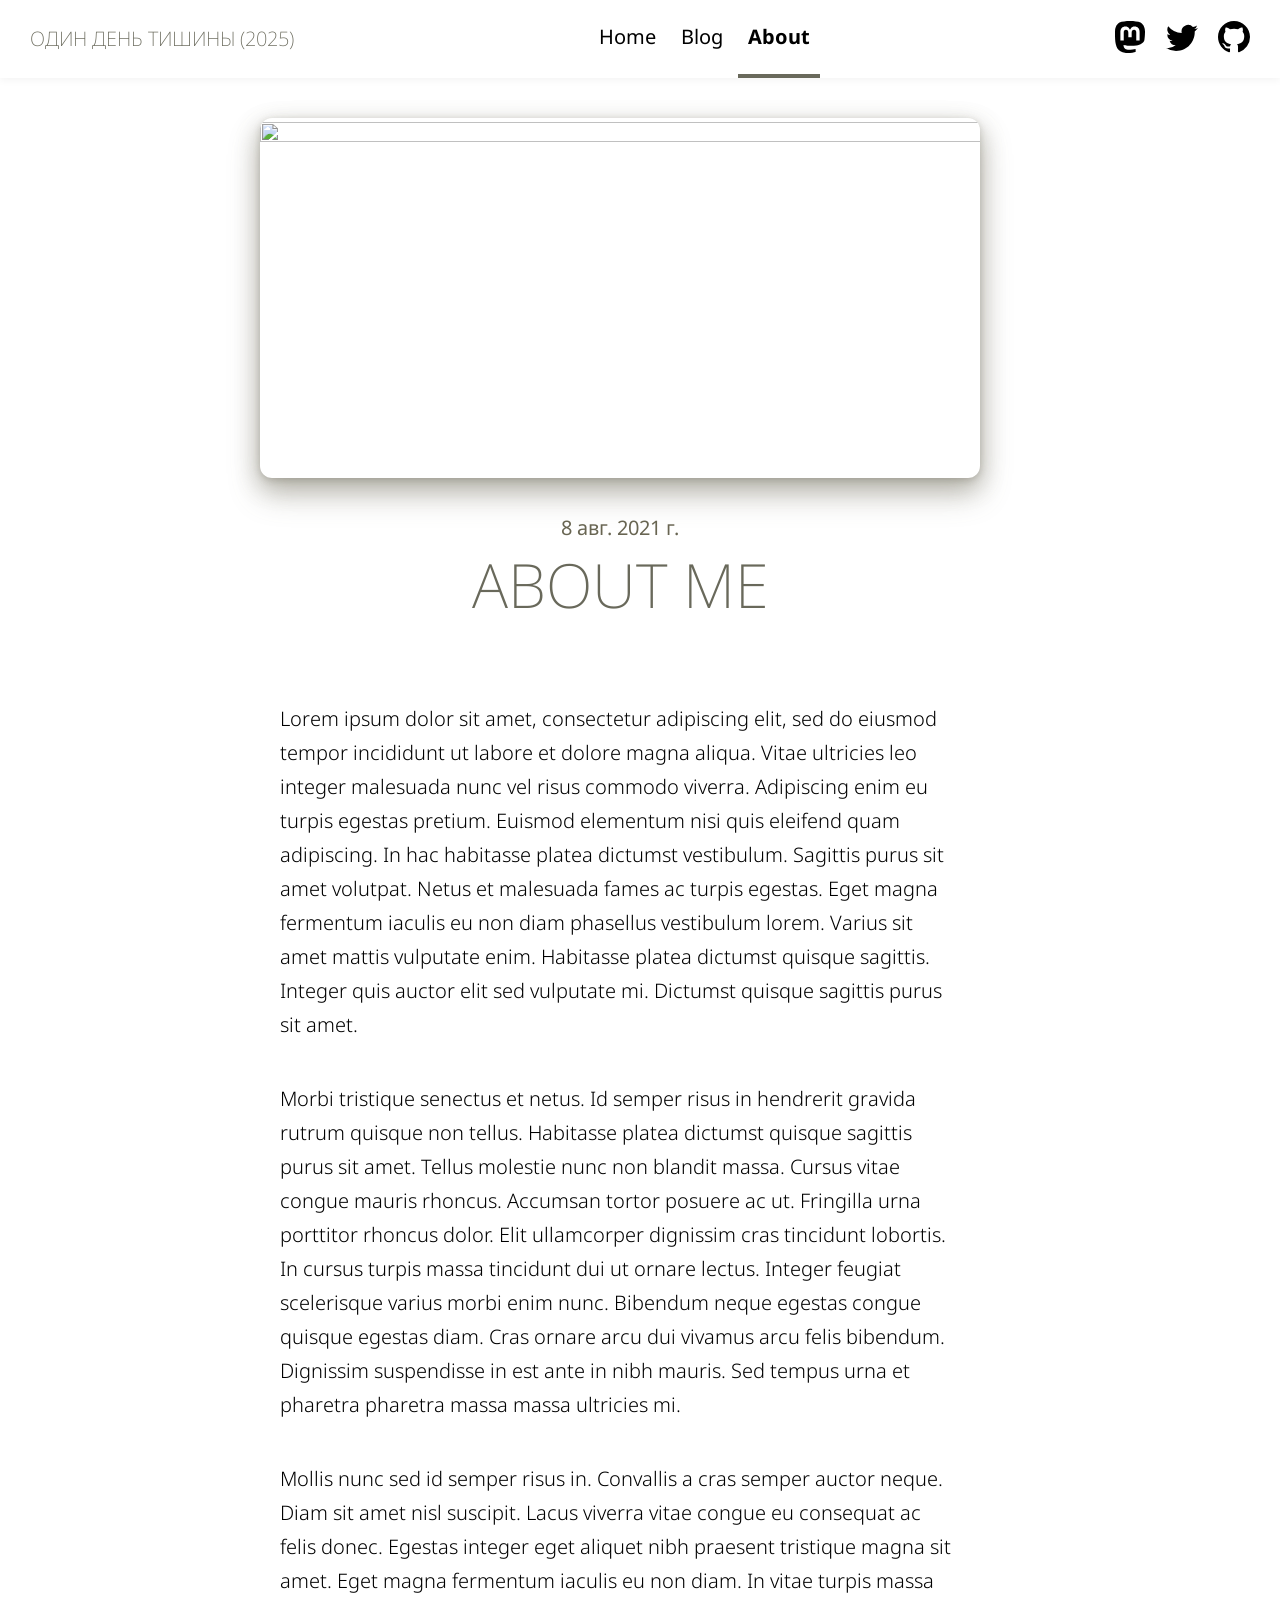
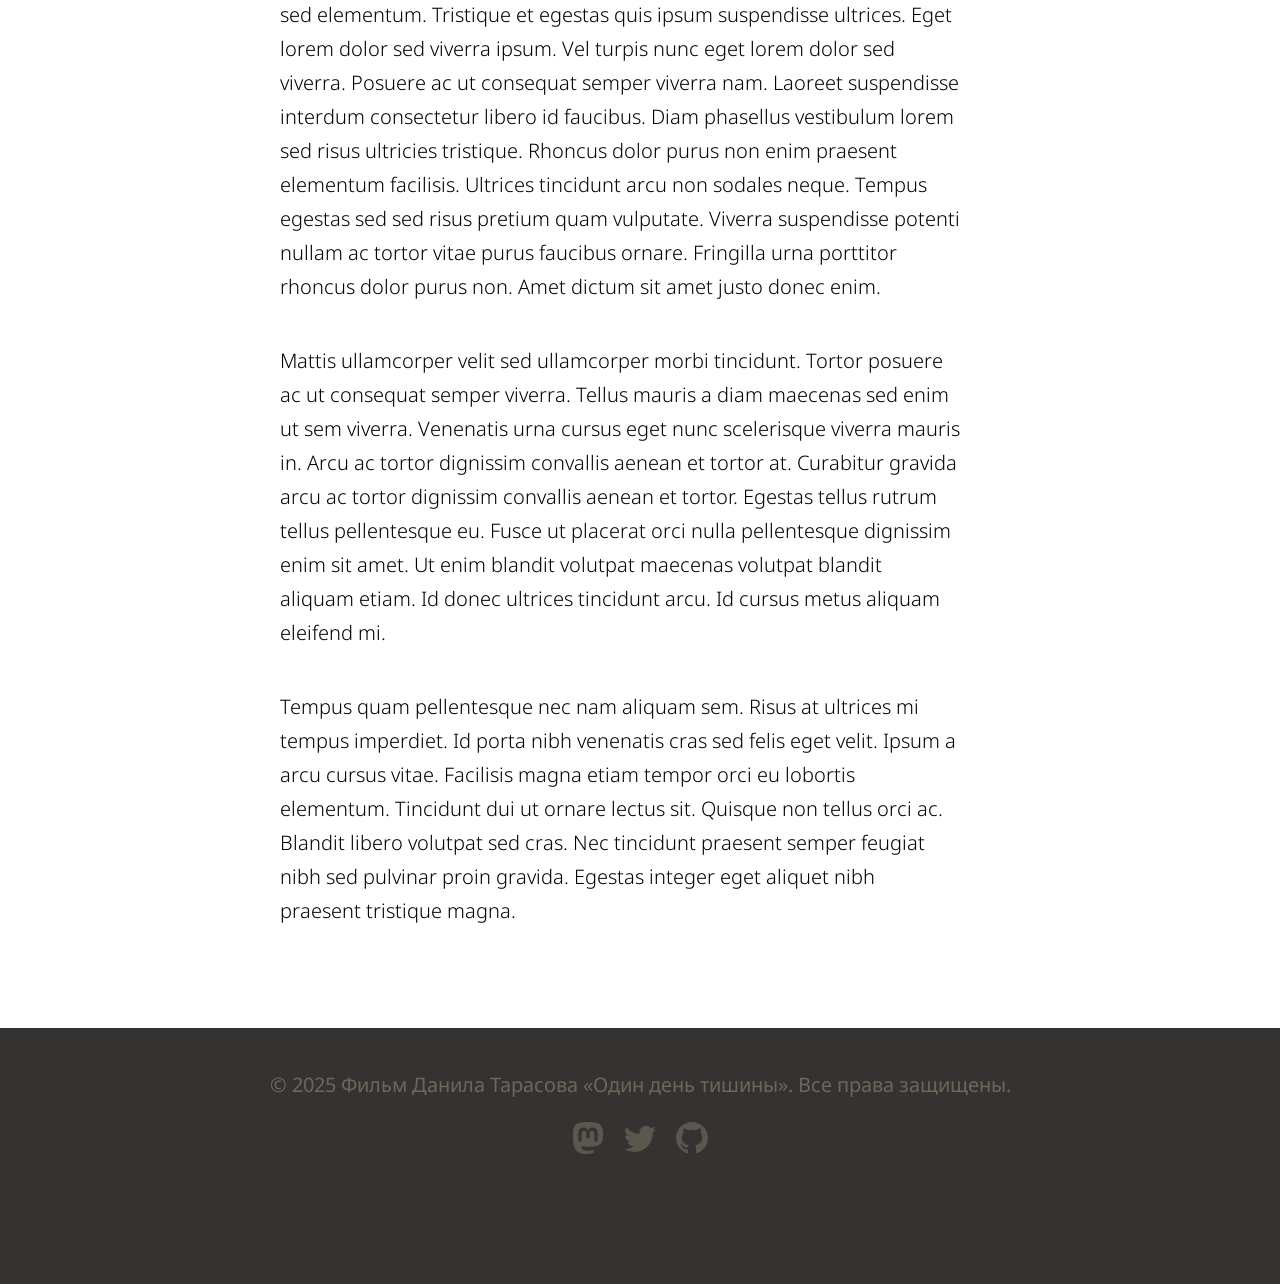
==== commit 5c446e64: "rebuild" ====
--- a/about/index.html
+++ b/about/index.html
@@ -1,8 +1,8 @@
-<!DOCTYPE html><html lang="en" data-astro-cid-bvzihdzo> <head><!-- Global Metadata --><meta charset="utf-8"><meta name="viewport" content="width=device-width,initial-scale=1"><link rel="icon" type="image/svg+xml" href="/favicon.svg"><link rel="sitemap" href="/sitemap-index.xml"><link rel="alternate" type="application/rss+xml" title="Один день тишины (2025)" href="https://www.zimensky.ru/rss.xml"><meta name="generator" content="Astro v5.12.1"><!-- Font preloads --><link rel="preconnect" href="https://fonts.googleapis.com"><link rel="preconnect" href="https://fonts.gstatic.com" crossorigin><link href="https://fonts.googleapis.com/css2?family=Noto+Sans:ital,wght@0,100..900;1,100..900&display=swap" rel="stylesheet"><!-- Canonical URL --><link rel="canonical" href="https://www.zimensky.ru/about/"><!-- Primary Meta Tags --><title>About Me</title><meta name="title" content="About Me"><meta name="description" content="Lorem ipsum dolor sit amet"><!-- Open Graph / Facebook --><meta property="og:type" content="website"><meta property="og:url" content="https://www.zimensky.ru/about/"><meta property="og:title" content="About Me"><meta property="og:description" content="Lorem ipsum dolor sit amet"><meta property="og:image" content="https://www.zimensky.ru/_astro/blog-placeholder-1.Bx0Zcyzv.jpg"><!-- Twitter --><meta property="twitter:card" content="summary_large_image"><meta property="twitter:url" content="https://www.zimensky.ru/about/"><meta property="twitter:title" content="About Me"><meta property="twitter:description" content="Lorem ipsum dolor sit amet"><meta property="twitter:image" content="https://www.zimensky.ru/_astro/blog-placeholder-1.Bx0Zcyzv.jpg"><style>:root{--accent: #69695b;--accent-light: #968276;--black: 15, 18, 25;--gray: 104, 101, 82;--gray-light: #69695b;--gray-dark: #353331;--gray-gradient: var(--gray-light), #968276c2;--box-shadow: 0 2px 6px rgba(var(--gray), 25%), 0 8px 24px rgba(var(--gray), 33%), 0 16px 32px rgba(var(--gray), 33%)}body{font-family:Noto Sans,sans-serif;margin:0;padding:0;text-align:left;word-wrap:break-word;overflow-wrap:break-word;color:rgb(var(--gray-dark));font-size:20px;line-height:1.7}article{width:720px;max-width:calc(100% - 2em);margin:auto;padding:2em 1em}h1,h2,h3,h4,h5,h6{margin:0 0 2rem;color:var(--gray-light);line-height:1.2;text-align:center;text-transform:uppercase;font-weight:200}h1{font-size:3.052em}h2{font-size:2.441em}h3{font-size:1.953em;position:relative}h3:after{content:"";position:absolute;left:0;bottom:0;height:1px;width:100%;background:var(--accent-light)}h4{font-size:1.563em;margin-top:2em}h5{font-size:1.25em}strong,b{font-weight:500;color:var(--accent)}a,a:hover{color:var(--accent)}p{margin-bottom:1em;font-weight:300}.prose p{margin-bottom:2em}textarea{width:100%;font-size:16px}input{font-size:16px}table{width:100%}img{max-width:100%;height:auto;border-radius:8px;object-fit:contain}code{padding:2px 5px;background-color:rgb(var(--gray-light));border-radius:2px}pre{padding:1.5em;border-radius:8px}pre>code{all:unset}blockquote{border-left:4px solid var(--accent);padding:0 0 0 20px;margin:0;font-size:1.333em}hr{border:none;border-top:1px solid rgb(var(--gray-light))}@media (max-width: 720px){body{font-size:18px}}.sr-only{border:0;padding:0;margin:0;position:absolute!important;height:1px;width:1px;overflow:hidden;clip:rect(1px 1px 1px 1px);clip:rect(1px,1px,1px,1px);clip-path:inset(50%);white-space:nowrap}footer[data-astro-cid-sz7xmlte]{padding:2em 1em 6em;background:var(--gray-dark);color:var(--gray-light);text-align:center}.social-links[data-astro-cid-sz7xmlte]{display:flex;justify-content:center;gap:1em;margin-top:1em}.social-links[data-astro-cid-sz7xmlte] a[data-astro-cid-sz7xmlte]{text-decoration:none;color:var(--gray-light);opacity:.7;transition:opacity .2s ease-in-out}.social-links[data-astro-cid-sz7xmlte] a[data-astro-cid-sz7xmlte]:hover{opacity:1}@media (max-width: 720px){footer[data-astro-cid-sz7xmlte]{font-size:smaller}}
+<!DOCTYPE html><html lang="en" data-astro-cid-bvzihdzo> <head><!-- Global Metadata --><meta charset="utf-8"><meta name="viewport" content="width=device-width,initial-scale=1"><link rel="icon" type="image/svg+xml" href="/favicon.svg"><link rel="sitemap" href="/sitemap-index.xml"><link rel="alternate" type="application/rss+xml" title="Один день тишины (2025)" href="https://zimensky.github.io/rss.xml"><meta name="generator" content="Astro v5.12.1"><!-- Font preloads --><link rel="preconnect" href="https://fonts.googleapis.com"><link rel="preconnect" href="https://fonts.gstatic.com" crossorigin><link href="https://fonts.googleapis.com/css2?family=Noto+Sans:ital,wght@0,100..900;1,100..900&display=swap" rel="stylesheet"><!-- Canonical URL --><link rel="canonical" href="https://zimensky.github.io/zimensky.github.io/about/"><!-- Primary Meta Tags --><title>About Me</title><meta name="title" content="About Me"><meta name="description" content="Lorem ipsum dolor sit amet"><!-- Open Graph / Facebook --><meta property="og:type" content="website"><meta property="og:url" content="https://zimensky.github.io/zimensky.github.io/about/"><meta property="og:title" content="About Me"><meta property="og:description" content="Lorem ipsum dolor sit amet"><meta property="og:image" content="https://zimensky.github.io/zimensky.github.io/_astro/blog-placeholder-1.Bx0Zcyzv.jpg"><!-- Twitter --><meta property="twitter:card" content="summary_large_image"><meta property="twitter:url" content="https://zimensky.github.io/zimensky.github.io/about/"><meta property="twitter:title" content="About Me"><meta property="twitter:description" content="Lorem ipsum dolor sit amet"><meta property="twitter:image" content="https://zimensky.github.io/zimensky.github.io/_astro/blog-placeholder-1.Bx0Zcyzv.jpg"><style>:root{--accent: #69695b;--accent-light: #968276;--black: 15, 18, 25;--gray: 104, 101, 82;--gray-light: #69695b;--gray-dark: #353331;--gray-gradient: var(--gray-light), #968276c2;--box-shadow: 0 2px 6px rgba(var(--gray), 25%), 0 8px 24px rgba(var(--gray), 33%), 0 16px 32px rgba(var(--gray), 33%)}body{font-family:Noto Sans,sans-serif;margin:0;padding:0;text-align:left;word-wrap:break-word;overflow-wrap:break-word;color:rgb(var(--gray-dark));font-size:20px;line-height:1.7}article{width:720px;max-width:calc(100% - 2em);margin:auto;padding:2em 1em}h1,h2,h3,h4,h5,h6{margin:0 0 2rem;color:var(--gray-light);line-height:1.2;text-align:center;text-transform:uppercase;font-weight:200}h1{font-size:3.052em}h2{font-size:2.441em}h3{font-size:1.953em;position:relative}h3:after{content:"";position:absolute;left:0;bottom:0;height:1px;width:100%;background:var(--accent-light)}h4{font-size:1.563em;margin-top:2em}h5{font-size:1.25em}strong,b{font-weight:500;color:var(--accent)}a,a:hover{color:var(--accent)}p{margin-bottom:1em;font-weight:300}.prose p{margin-bottom:2em}textarea{width:100%;font-size:16px}input{font-size:16px}table{width:100%}img{max-width:100%;height:auto;border-radius:8px;object-fit:contain}code{padding:2px 5px;background-color:rgb(var(--gray-light));border-radius:2px}pre{padding:1.5em;border-radius:8px}pre>code{all:unset}blockquote{border-left:4px solid var(--accent);padding:0 0 0 20px;margin:0;font-size:1.333em}hr{border:none;border-top:1px solid rgb(var(--gray-light))}@media (max-width: 720px){body{font-size:18px}}.sr-only{border:0;padding:0;margin:0;position:absolute!important;height:1px;width:1px;overflow:hidden;clip:rect(1px 1px 1px 1px);clip:rect(1px,1px,1px,1px);clip-path:inset(50%);white-space:nowrap}footer[data-astro-cid-sz7xmlte]{padding:2em 1em 6em;background:var(--gray-dark);color:var(--gray-light);text-align:center}.social-links[data-astro-cid-sz7xmlte]{display:flex;justify-content:center;gap:1em;margin-top:1em}.social-links[data-astro-cid-sz7xmlte] a[data-astro-cid-sz7xmlte]{text-decoration:none;color:var(--gray-light);opacity:.7;transition:opacity .2s ease-in-out}.social-links[data-astro-cid-sz7xmlte] a[data-astro-cid-sz7xmlte]:hover{opacity:1}@media (max-width: 720px){footer[data-astro-cid-sz7xmlte]{font-size:smaller}}
 a[data-astro-cid-eimmu3lg]{display:inline-block;text-decoration:none}a[data-astro-cid-eimmu3lg].active{font-weight:bolder;text-decoration:underline}
 header[data-astro-cid-3ef6ksr2]{margin:0;padding:0 1em;background:#fff;box-shadow:0 2px 8px rgba(var(--black),5%)}h2[data-astro-cid-3ef6ksr2]{margin:0;font-size:1em}h2[data-astro-cid-3ef6ksr2] a[data-astro-cid-3ef6ksr2],h2[data-astro-cid-3ef6ksr2] a[data-astro-cid-3ef6ksr2].active{text-decoration:none}nav[data-astro-cid-3ef6ksr2]{display:flex;align-items:center;justify-content:space-between}nav[data-astro-cid-3ef6ksr2] a[data-astro-cid-3ef6ksr2]{padding:1em .5em;color:var(--black);border-bottom:4px solid transparent;text-decoration:none}nav[data-astro-cid-3ef6ksr2] a[data-astro-cid-3ef6ksr2].active{text-decoration:none;border-bottom-color:var(--accent)}.social-links[data-astro-cid-3ef6ksr2],.social-links[data-astro-cid-3ef6ksr2] a[data-astro-cid-3ef6ksr2]{display:flex}@media (max-width: 720px){.social-links[data-astro-cid-3ef6ksr2]{display:none}}
 main[data-astro-cid-bvzihdzo]{width:calc(100% - 2em);max-width:100%;margin:0}.hero-image[data-astro-cid-bvzihdzo]{width:100%}.hero-image[data-astro-cid-bvzihdzo] img[data-astro-cid-bvzihdzo]{display:block;margin:0 auto;border-radius:12px;box-shadow:var(--box-shadow)}.prose[data-astro-cid-bvzihdzo]{width:720px;max-width:calc(100% - 2em);margin:auto;padding:1em;color:rgb(var(--gray-dark))}.title[data-astro-cid-bvzihdzo]{margin-bottom:1em;padding:1em 0;text-align:center;line-height:1}.title[data-astro-cid-bvzihdzo] h1[data-astro-cid-bvzihdzo]{margin:0 0 .5em}.date[data-astro-cid-bvzihdzo]{margin-bottom:.5em;color:rgb(var(--gray))}.last-updated-on[data-astro-cid-bvzihdzo]{font-style:italic}
-</style></head> <body data-astro-cid-bvzihdzo> <header data-astro-cid-3ef6ksr2> <nav data-astro-cid-3ef6ksr2> <h2 data-astro-cid-3ef6ksr2><a href="/" data-astro-cid-3ef6ksr2>Один день тишины (2025)</a></h2> <div class="internal-links" data-astro-cid-3ef6ksr2> <a href="/" data-astro-cid-3ef6ksr2="true" data-astro-cid-eimmu3lg> Home </a>  <a href="/blog" data-astro-cid-3ef6ksr2="true" data-astro-cid-eimmu3lg> Blog </a>  <a href="/about" class="active" data-astro-cid-3ef6ksr2="true" data-astro-cid-eimmu3lg> About </a>  </div> <div class="social-links" data-astro-cid-3ef6ksr2> <a href="https://m.webtoo.ls/@astro" target="_blank" data-astro-cid-3ef6ksr2> <span class="sr-only" data-astro-cid-3ef6ksr2>Follow Astro on Mastodon</span> <svg viewBox="0 0 16 16" aria-hidden="true" width="32" height="32" data-astro-cid-3ef6ksr2><path fill="currentColor" d="M11.19 12.195c2.016-.24 3.77-1.475 3.99-2.603.348-1.778.32-4.339.32-4.339 0-3.47-2.286-4.488-2.286-4.488C12.062.238 10.083.017 8.027 0h-.05C5.92.017 3.942.238 2.79.765c0 0-2.285 1.017-2.285 4.488l-.002.662c-.004.64-.007 1.35.011 2.091.083 3.394.626 6.74 3.78 7.57 1.454.383 2.703.463 3.709.408 1.823-.1 2.847-.647 2.847-.647l-.06-1.317s-1.303.41-2.767.36c-1.45-.05-2.98-.156-3.215-1.928a3.614 3.614 0 0 1-.033-.496s1.424.346 3.228.428c1.103.05 2.137-.064 3.188-.189zm1.613-2.47H11.13v-4.08c0-.859-.364-1.295-1.091-1.295-.804 0-1.207.517-1.207 1.541v2.233H7.168V5.89c0-1.024-.403-1.541-1.207-1.541-.727 0-1.091.436-1.091 1.296v4.079H3.197V5.522c0-.859.22-1.541.66-2.046.456-.505 1.052-.764 1.793-.764.856 0 1.504.328 1.933.983L8 4.39l.417-.695c.429-.655 1.077-.983 1.934-.983.74 0 1.336.259 1.791.764.442.505.661 1.187.661 2.046v4.203z" data-astro-cid-3ef6ksr2></path></svg> </a> <a href="https://twitter.com/astrodotbuild" target="_blank" data-astro-cid-3ef6ksr2> <span class="sr-only" data-astro-cid-3ef6ksr2>Follow Astro on Twitter</span> <svg viewBox="0 0 16 16" aria-hidden="true" width="32" height="32" data-astro-cid-3ef6ksr2><path fill="currentColor" d="M5.026 15c6.038 0 9.341-5.003 9.341-9.334 0-.14 0-.282-.006-.422A6.685 6.685 0 0 0 16 3.542a6.658 6.658 0 0 1-1.889.518 3.301 3.301 0 0 0 1.447-1.817 6.533 6.533 0 0 1-2.087.793A3.286 3.286 0 0 0 7.875 6.03a9.325 9.325 0 0 1-6.767-3.429 3.289 3.289 0 0 0 1.018 4.382A3.323 3.323 0 0 1 .64 6.575v.045a3.288 3.288 0 0 0 2.632 3.218 3.203 3.203 0 0 1-.865.115 3.23 3.23 0 0 1-.614-.057 3.283 3.283 0 0 0 3.067 2.277A6.588 6.588 0 0 1 .78 13.58a6.32 6.32 0 0 1-.78-.045A9.344 9.344 0 0 0 5.026 15z" data-astro-cid-3ef6ksr2></path></svg> </a> <a href="https://github.com/withastro/astro" target="_blank" data-astro-cid-3ef6ksr2> <span class="sr-only" data-astro-cid-3ef6ksr2>Go to Astro's GitHub repo</span> <svg viewBox="0 0 16 16" aria-hidden="true" width="32" height="32" data-astro-cid-3ef6ksr2><path fill="currentColor" d="M8 0C3.58 0 0 3.58 0 8c0 3.54 2.29 6.53 5.47 7.59.4.07.55-.17.55-.38 0-.19-.01-.82-.01-1.49-2.01.37-2.53-.49-2.69-.94-.09-.23-.48-.94-.82-1.13-.28-.15-.68-.52-.01-.53.63-.01 1.08.58 1.23.82.72 1.21 1.87.87 2.33.66.07-.52.28-.87.51-1.07-1.78-.2-3.64-.89-3.64-3.95 0-.87.31-1.59.82-2.15-.08-.2-.36-1.02.08-2.12 0 0 .67-.21 2.2.82.64-.18 1.32-.27 2-.27.68 0 1.36.09 2 .27 1.53-1.04 2.2-.82 2.2-.82.44 1.1.16 1.92.08 2.12.51.56.82 1.27.82 2.15 0 3.07-1.87 3.75-3.65 3.95.29.25.54.73.54 1.48 0 1.07-.01 1.93-.01 2.2 0 .21.15.46.55.38A8.012 8.012 0 0 0 16 8c0-4.42-3.58-8-8-8z" data-astro-cid-3ef6ksr2></path></svg> </a> </div> </nav> </header>  <main data-astro-cid-bvzihdzo> <article data-astro-cid-bvzihdzo> <div class="hero-image" data-astro-cid-bvzihdzo> <img src="/_astro/blog-placeholder-about.BtEdEmGp_Z15BzEC.webp" alt data-astro-cid-bvzihdzo="true" loading="lazy" decoding="async" fetchpriority="auto" width="1020" height="510"> </div> <div class="prose" data-astro-cid-bvzihdzo> <div class="title" data-astro-cid-bvzihdzo> <div class="date" data-astro-cid-bvzihdzo> <time datetime="2021-08-07T21:00:00.000Z"> 8 авг. 2021 г. </time>  </div> <h1 data-astro-cid-bvzihdzo>About Me</h1> <hr data-astro-cid-bvzihdzo> </div>  <p>
+</style></head> <body data-astro-cid-bvzihdzo> <header data-astro-cid-3ef6ksr2> <nav data-astro-cid-3ef6ksr2> <h2 data-astro-cid-3ef6ksr2><a href="/" data-astro-cid-3ef6ksr2>Один день тишины (2025)</a></h2> <div class="internal-links" data-astro-cid-3ef6ksr2> <a href="/" data-astro-cid-3ef6ksr2="true" data-astro-cid-eimmu3lg> Home </a>  <a href="/blog" data-astro-cid-3ef6ksr2="true" data-astro-cid-eimmu3lg> Blog </a>  <a href="/about" class="active" data-astro-cid-3ef6ksr2="true" data-astro-cid-eimmu3lg> About </a>  </div> <div class="social-links" data-astro-cid-3ef6ksr2> <a href="https://m.webtoo.ls/@astro" target="_blank" data-astro-cid-3ef6ksr2> <span class="sr-only" data-astro-cid-3ef6ksr2>Follow Astro on Mastodon</span> <svg viewBox="0 0 16 16" aria-hidden="true" width="32" height="32" data-astro-cid-3ef6ksr2><path fill="currentColor" d="M11.19 12.195c2.016-.24 3.77-1.475 3.99-2.603.348-1.778.32-4.339.32-4.339 0-3.47-2.286-4.488-2.286-4.488C12.062.238 10.083.017 8.027 0h-.05C5.92.017 3.942.238 2.79.765c0 0-2.285 1.017-2.285 4.488l-.002.662c-.004.64-.007 1.35.011 2.091.083 3.394.626 6.74 3.78 7.57 1.454.383 2.703.463 3.709.408 1.823-.1 2.847-.647 2.847-.647l-.06-1.317s-1.303.41-2.767.36c-1.45-.05-2.98-.156-3.215-1.928a3.614 3.614 0 0 1-.033-.496s1.424.346 3.228.428c1.103.05 2.137-.064 3.188-.189zm1.613-2.47H11.13v-4.08c0-.859-.364-1.295-1.091-1.295-.804 0-1.207.517-1.207 1.541v2.233H7.168V5.89c0-1.024-.403-1.541-1.207-1.541-.727 0-1.091.436-1.091 1.296v4.079H3.197V5.522c0-.859.22-1.541.66-2.046.456-.505 1.052-.764 1.793-.764.856 0 1.504.328 1.933.983L8 4.39l.417-.695c.429-.655 1.077-.983 1.934-.983.74 0 1.336.259 1.791.764.442.505.661 1.187.661 2.046v4.203z" data-astro-cid-3ef6ksr2></path></svg> </a> <a href="https://twitter.com/astrodotbuild" target="_blank" data-astro-cid-3ef6ksr2> <span class="sr-only" data-astro-cid-3ef6ksr2>Follow Astro on Twitter</span> <svg viewBox="0 0 16 16" aria-hidden="true" width="32" height="32" data-astro-cid-3ef6ksr2><path fill="currentColor" d="M5.026 15c6.038 0 9.341-5.003 9.341-9.334 0-.14 0-.282-.006-.422A6.685 6.685 0 0 0 16 3.542a6.658 6.658 0 0 1-1.889.518 3.301 3.301 0 0 0 1.447-1.817 6.533 6.533 0 0 1-2.087.793A3.286 3.286 0 0 0 7.875 6.03a9.325 9.325 0 0 1-6.767-3.429 3.289 3.289 0 0 0 1.018 4.382A3.323 3.323 0 0 1 .64 6.575v.045a3.288 3.288 0 0 0 2.632 3.218 3.203 3.203 0 0 1-.865.115 3.23 3.23 0 0 1-.614-.057 3.283 3.283 0 0 0 3.067 2.277A6.588 6.588 0 0 1 .78 13.58a6.32 6.32 0 0 1-.78-.045A9.344 9.344 0 0 0 5.026 15z" data-astro-cid-3ef6ksr2></path></svg> </a> <a href="https://github.com/withastro/astro" target="_blank" data-astro-cid-3ef6ksr2> <span class="sr-only" data-astro-cid-3ef6ksr2>Go to Astro's GitHub repo</span> <svg viewBox="0 0 16 16" aria-hidden="true" width="32" height="32" data-astro-cid-3ef6ksr2><path fill="currentColor" d="M8 0C3.58 0 0 3.58 0 8c0 3.54 2.29 6.53 5.47 7.59.4.07.55-.17.55-.38 0-.19-.01-.82-.01-1.49-2.01.37-2.53-.49-2.69-.94-.09-.23-.48-.94-.82-1.13-.28-.15-.68-.52-.01-.53.63-.01 1.08.58 1.23.82.72 1.21 1.87.87 2.33.66.07-.52.28-.87.51-1.07-1.78-.2-3.64-.89-3.64-3.95 0-.87.31-1.59.82-2.15-.08-.2-.36-1.02.08-2.12 0 0 .67-.21 2.2.82.64-.18 1.32-.27 2-.27.68 0 1.36.09 2 .27 1.53-1.04 2.2-.82 2.2-.82.44 1.1.16 1.92.08 2.12.51.56.82 1.27.82 2.15 0 3.07-1.87 3.75-3.65 3.95.29.25.54.73.54 1.48 0 1.07-.01 1.93-.01 2.2 0 .21.15.46.55.38A8.012 8.012 0 0 0 16 8c0-4.42-3.58-8-8-8z" data-astro-cid-3ef6ksr2></path></svg> </a> </div> </nav> </header>  <main data-astro-cid-bvzihdzo> <article data-astro-cid-bvzihdzo> <div class="hero-image" data-astro-cid-bvzihdzo> <img src="/zimensky.github.io/_astro/blog-placeholder-about.BtEdEmGp_ZOy7XQ.webp" alt data-astro-cid-bvzihdzo="true" loading="lazy" decoding="async" fetchpriority="auto" width="1020" height="510"> </div> <div class="prose" data-astro-cid-bvzihdzo> <div class="title" data-astro-cid-bvzihdzo> <div class="date" data-astro-cid-bvzihdzo> <time datetime="2021-08-07T21:00:00.000Z"> 8 авг. 2021 г. </time>  </div> <h1 data-astro-cid-bvzihdzo>About Me</h1> <hr data-astro-cid-bvzihdzo> </div>  <p>
 Lorem ipsum dolor sit amet, consectetur adipiscing elit, sed do eiusmod tempor incididunt ut
 		labore et dolore magna aliqua. Vitae ultricies leo integer malesuada nunc vel risus commodo
 		viverra. Adipiscing enim eu turpis egestas pretium. Euismod elementum nisi quis eleifend quam
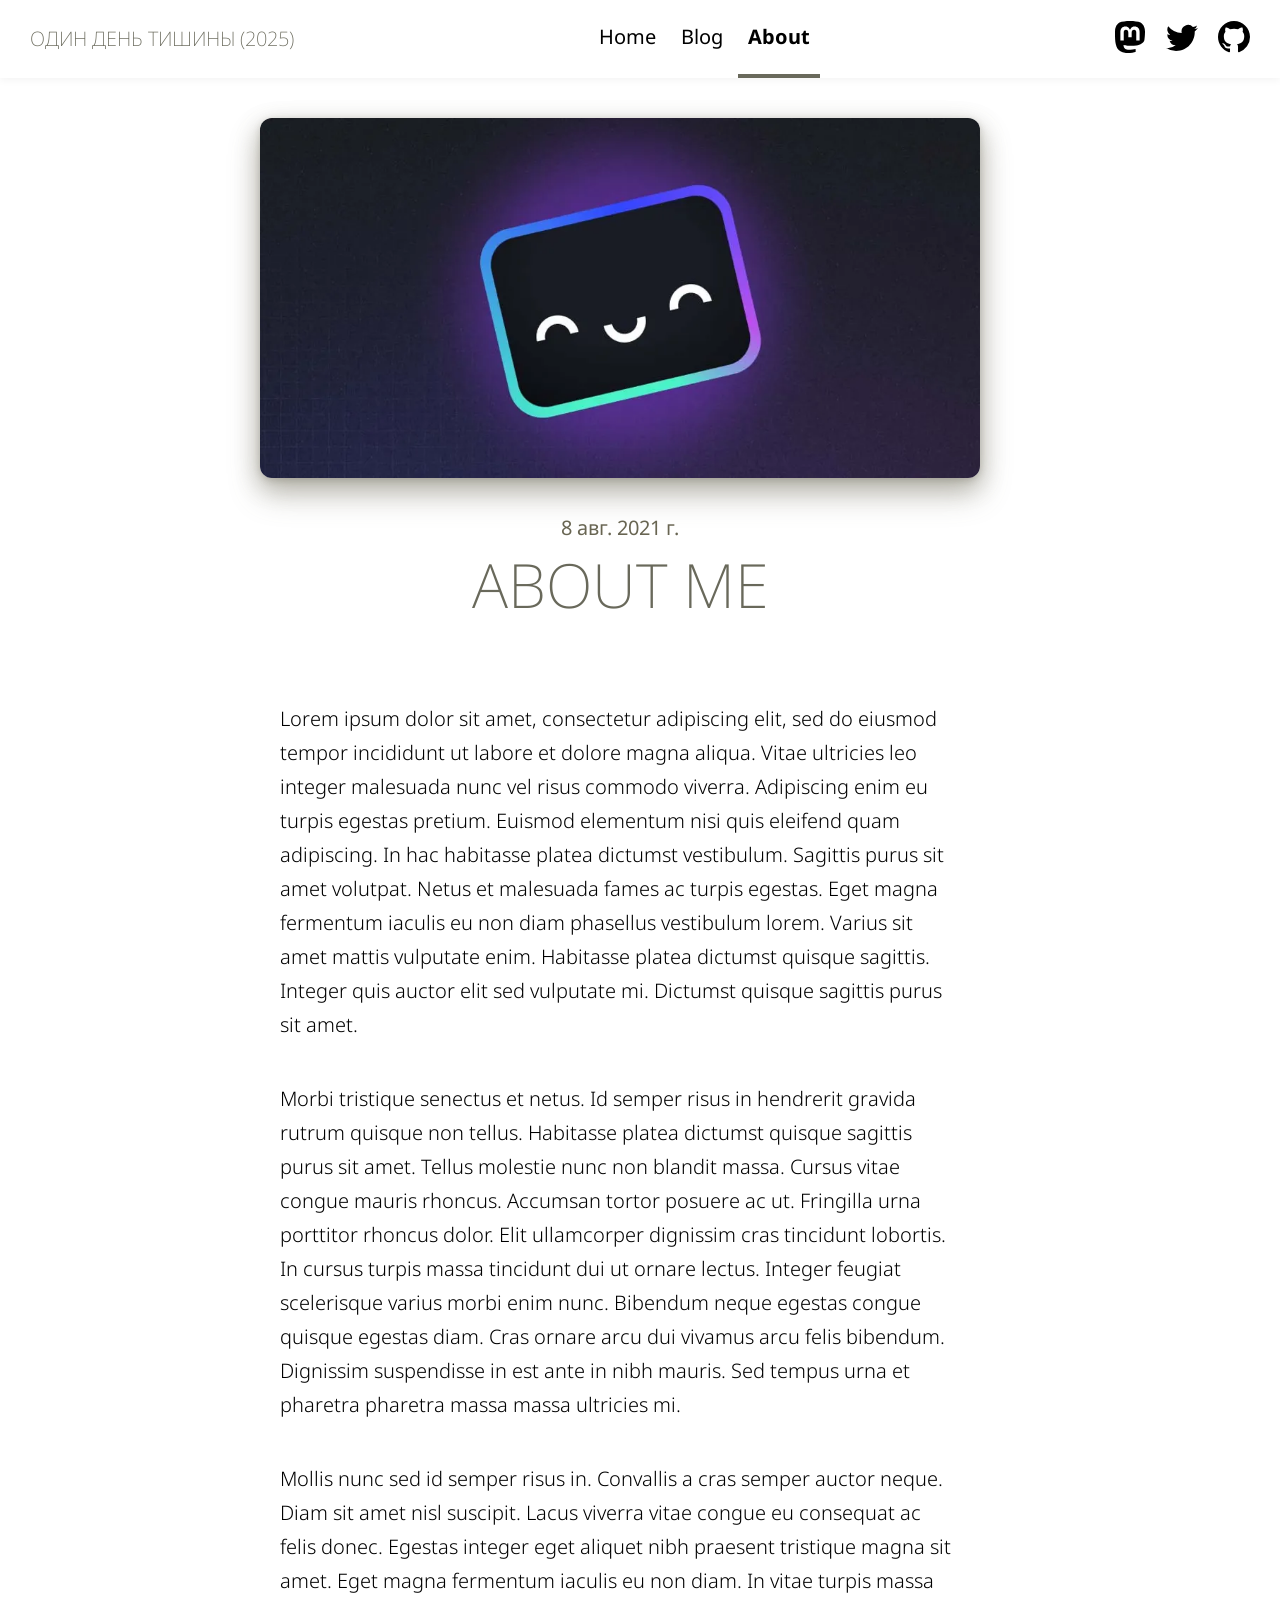
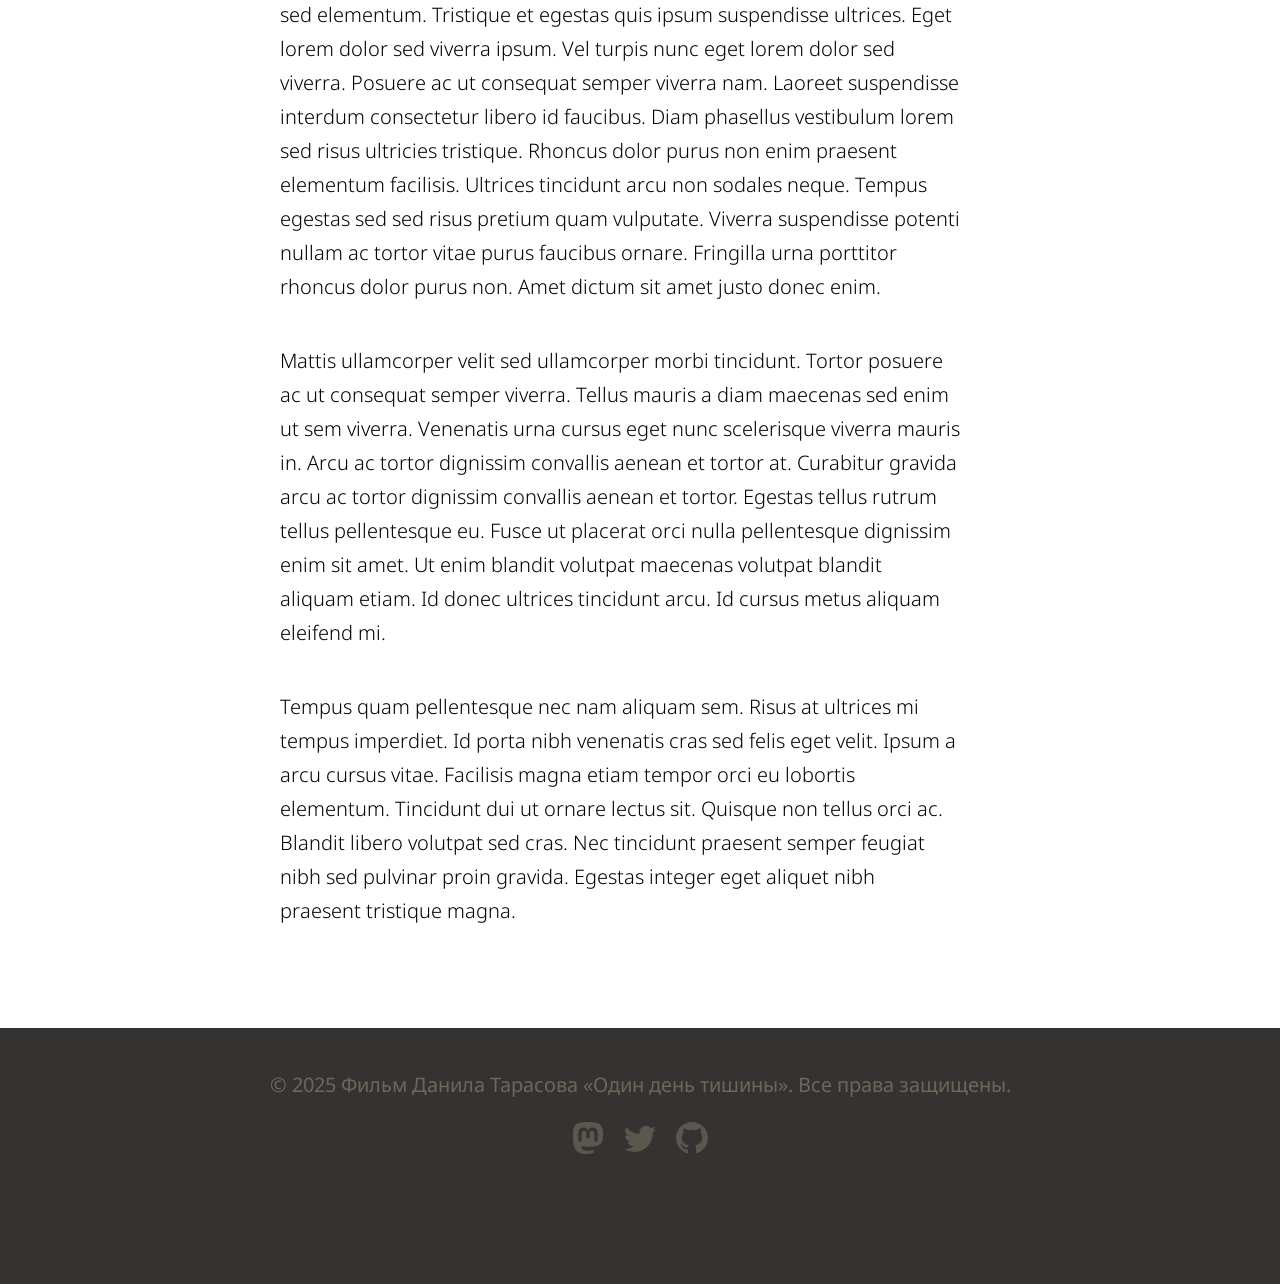
==== commit 11c14a97: "rebuild" ====
--- a/about/index.html
+++ b/about/index.html
@@ -1,8 +1,8 @@
-<!DOCTYPE html><html lang="en" data-astro-cid-bvzihdzo> <head><!-- Global Metadata --><meta charset="utf-8"><meta name="viewport" content="width=device-width,initial-scale=1"><link rel="icon" type="image/svg+xml" href="/favicon.svg"><link rel="sitemap" href="/sitemap-index.xml"><link rel="alternate" type="application/rss+xml" title="Один день тишины (2025)" href="https://zimensky.github.io/rss.xml"><meta name="generator" content="Astro v5.12.1"><!-- Font preloads --><link rel="preconnect" href="https://fonts.googleapis.com"><link rel="preconnect" href="https://fonts.gstatic.com" crossorigin><link href="https://fonts.googleapis.com/css2?family=Noto+Sans:ital,wght@0,100..900;1,100..900&display=swap" rel="stylesheet"><!-- Canonical URL --><link rel="canonical" href="https://zimensky.github.io/zimensky.github.io/about/"><!-- Primary Meta Tags --><title>About Me</title><meta name="title" content="About Me"><meta name="description" content="Lorem ipsum dolor sit amet"><!-- Open Graph / Facebook --><meta property="og:type" content="website"><meta property="og:url" content="https://zimensky.github.io/zimensky.github.io/about/"><meta property="og:title" content="About Me"><meta property="og:description" content="Lorem ipsum dolor sit amet"><meta property="og:image" content="https://zimensky.github.io/zimensky.github.io/_astro/blog-placeholder-1.Bx0Zcyzv.jpg"><!-- Twitter --><meta property="twitter:card" content="summary_large_image"><meta property="twitter:url" content="https://zimensky.github.io/zimensky.github.io/about/"><meta property="twitter:title" content="About Me"><meta property="twitter:description" content="Lorem ipsum dolor sit amet"><meta property="twitter:image" content="https://zimensky.github.io/zimensky.github.io/_astro/blog-placeholder-1.Bx0Zcyzv.jpg"><style>:root{--accent: #69695b;--accent-light: #968276;--black: 15, 18, 25;--gray: 104, 101, 82;--gray-light: #69695b;--gray-dark: #353331;--gray-gradient: var(--gray-light), #968276c2;--box-shadow: 0 2px 6px rgba(var(--gray), 25%), 0 8px 24px rgba(var(--gray), 33%), 0 16px 32px rgba(var(--gray), 33%)}body{font-family:Noto Sans,sans-serif;margin:0;padding:0;text-align:left;word-wrap:break-word;overflow-wrap:break-word;color:rgb(var(--gray-dark));font-size:20px;line-height:1.7}article{width:720px;max-width:calc(100% - 2em);margin:auto;padding:2em 1em}h1,h2,h3,h4,h5,h6{margin:0 0 2rem;color:var(--gray-light);line-height:1.2;text-align:center;text-transform:uppercase;font-weight:200}h1{font-size:3.052em}h2{font-size:2.441em}h3{font-size:1.953em;position:relative}h3:after{content:"";position:absolute;left:0;bottom:0;height:1px;width:100%;background:var(--accent-light)}h4{font-size:1.563em;margin-top:2em}h5{font-size:1.25em}strong,b{font-weight:500;color:var(--accent)}a,a:hover{color:var(--accent)}p{margin-bottom:1em;font-weight:300}.prose p{margin-bottom:2em}textarea{width:100%;font-size:16px}input{font-size:16px}table{width:100%}img{max-width:100%;height:auto;border-radius:8px;object-fit:contain}code{padding:2px 5px;background-color:rgb(var(--gray-light));border-radius:2px}pre{padding:1.5em;border-radius:8px}pre>code{all:unset}blockquote{border-left:4px solid var(--accent);padding:0 0 0 20px;margin:0;font-size:1.333em}hr{border:none;border-top:1px solid rgb(var(--gray-light))}@media (max-width: 720px){body{font-size:18px}}.sr-only{border:0;padding:0;margin:0;position:absolute!important;height:1px;width:1px;overflow:hidden;clip:rect(1px 1px 1px 1px);clip:rect(1px,1px,1px,1px);clip-path:inset(50%);white-space:nowrap}footer[data-astro-cid-sz7xmlte]{padding:2em 1em 6em;background:var(--gray-dark);color:var(--gray-light);text-align:center}.social-links[data-astro-cid-sz7xmlte]{display:flex;justify-content:center;gap:1em;margin-top:1em}.social-links[data-astro-cid-sz7xmlte] a[data-astro-cid-sz7xmlte]{text-decoration:none;color:var(--gray-light);opacity:.7;transition:opacity .2s ease-in-out}.social-links[data-astro-cid-sz7xmlte] a[data-astro-cid-sz7xmlte]:hover{opacity:1}@media (max-width: 720px){footer[data-astro-cid-sz7xmlte]{font-size:smaller}}
+<!DOCTYPE html><html lang="en" data-astro-cid-bvzihdzo> <head><!-- Global Metadata --><meta charset="utf-8"><meta name="viewport" content="width=device-width,initial-scale=1"><link rel="icon" type="image/svg+xml" href="/favicon.svg"><link rel="sitemap" href="/sitemap-index.xml"><link rel="alternate" type="application/rss+xml" title="Один день тишины (2025)" href="https://zimensky.github.io/rss.xml"><meta name="generator" content="Astro v5.12.1"><!-- Font preloads --><link rel="preconnect" href="https://fonts.googleapis.com"><link rel="preconnect" href="https://fonts.gstatic.com" crossorigin><link href="https://fonts.googleapis.com/css2?family=Noto+Sans:ital,wght@0,100..900;1,100..900&display=swap" rel="stylesheet"><!-- Canonical URL --><link rel="canonical" href="https://zimensky.github.io/about/"><!-- Primary Meta Tags --><title>About Me</title><meta name="title" content="About Me"><meta name="description" content="Lorem ipsum dolor sit amet"><!-- Open Graph / Facebook --><meta property="og:type" content="website"><meta property="og:url" content="https://zimensky.github.io/about/"><meta property="og:title" content="About Me"><meta property="og:description" content="Lorem ipsum dolor sit amet"><meta property="og:image" content="https://zimensky.github.io/_astro/blog-placeholder-1.Bx0Zcyzv.jpg"><!-- Twitter --><meta property="twitter:card" content="summary_large_image"><meta property="twitter:url" content="https://zimensky.github.io/about/"><meta property="twitter:title" content="About Me"><meta property="twitter:description" content="Lorem ipsum dolor sit amet"><meta property="twitter:image" content="https://zimensky.github.io/_astro/blog-placeholder-1.Bx0Zcyzv.jpg"><style>:root{--accent: #69695b;--accent-light: #968276;--black: 15, 18, 25;--gray: 104, 101, 82;--gray-light: #69695b;--gray-dark: #353331;--gray-gradient: var(--gray-light), #968276c2;--box-shadow: 0 2px 6px rgba(var(--gray), 25%), 0 8px 24px rgba(var(--gray), 33%), 0 16px 32px rgba(var(--gray), 33%)}body{font-family:Noto Sans,sans-serif;margin:0;padding:0;text-align:left;word-wrap:break-word;overflow-wrap:break-word;color:rgb(var(--gray-dark));font-size:20px;line-height:1.7}article{width:720px;max-width:calc(100% - 2em);margin:auto;padding:2em 1em}h1,h2,h3,h4,h5,h6{margin:0 0 2rem;color:var(--gray-light);line-height:1.2;text-align:center;text-transform:uppercase;font-weight:200}h1{font-size:3.052em}h2{font-size:2.441em}h3{font-size:1.953em;position:relative}h3:after{content:"";position:absolute;left:0;bottom:0;height:1px;width:100%;background:var(--accent-light)}h4{font-size:1.563em;margin-top:2em}h5{font-size:1.25em}strong,b{font-weight:500;color:var(--accent)}a,a:hover{color:var(--accent)}p{margin-bottom:1em;font-weight:300}.prose p{margin-bottom:2em}textarea{width:100%;font-size:16px}input{font-size:16px}table{width:100%}img{max-width:100%;height:auto;border-radius:8px;object-fit:contain}code{padding:2px 5px;background-color:rgb(var(--gray-light));border-radius:2px}pre{padding:1.5em;border-radius:8px}pre>code{all:unset}blockquote{border-left:4px solid var(--accent);padding:0 0 0 20px;margin:0;font-size:1.333em}hr{border:none;border-top:1px solid rgb(var(--gray-light))}@media (max-width: 720px){body{font-size:18px}}.sr-only{border:0;padding:0;margin:0;position:absolute!important;height:1px;width:1px;overflow:hidden;clip:rect(1px 1px 1px 1px);clip:rect(1px,1px,1px,1px);clip-path:inset(50%);white-space:nowrap}footer[data-astro-cid-sz7xmlte]{padding:2em 1em 6em;background:var(--gray-dark);color:var(--gray-light);text-align:center}.social-links[data-astro-cid-sz7xmlte]{display:flex;justify-content:center;gap:1em;margin-top:1em}.social-links[data-astro-cid-sz7xmlte] a[data-astro-cid-sz7xmlte]{text-decoration:none;color:var(--gray-light);opacity:.7;transition:opacity .2s ease-in-out}.social-links[data-astro-cid-sz7xmlte] a[data-astro-cid-sz7xmlte]:hover{opacity:1}@media (max-width: 720px){footer[data-astro-cid-sz7xmlte]{font-size:smaller}}
 a[data-astro-cid-eimmu3lg]{display:inline-block;text-decoration:none}a[data-astro-cid-eimmu3lg].active{font-weight:bolder;text-decoration:underline}
 header[data-astro-cid-3ef6ksr2]{margin:0;padding:0 1em;background:#fff;box-shadow:0 2px 8px rgba(var(--black),5%)}h2[data-astro-cid-3ef6ksr2]{margin:0;font-size:1em}h2[data-astro-cid-3ef6ksr2] a[data-astro-cid-3ef6ksr2],h2[data-astro-cid-3ef6ksr2] a[data-astro-cid-3ef6ksr2].active{text-decoration:none}nav[data-astro-cid-3ef6ksr2]{display:flex;align-items:center;justify-content:space-between}nav[data-astro-cid-3ef6ksr2] a[data-astro-cid-3ef6ksr2]{padding:1em .5em;color:var(--black);border-bottom:4px solid transparent;text-decoration:none}nav[data-astro-cid-3ef6ksr2] a[data-astro-cid-3ef6ksr2].active{text-decoration:none;border-bottom-color:var(--accent)}.social-links[data-astro-cid-3ef6ksr2],.social-links[data-astro-cid-3ef6ksr2] a[data-astro-cid-3ef6ksr2]{display:flex}@media (max-width: 720px){.social-links[data-astro-cid-3ef6ksr2]{display:none}}
 main[data-astro-cid-bvzihdzo]{width:calc(100% - 2em);max-width:100%;margin:0}.hero-image[data-astro-cid-bvzihdzo]{width:100%}.hero-image[data-astro-cid-bvzihdzo] img[data-astro-cid-bvzihdzo]{display:block;margin:0 auto;border-radius:12px;box-shadow:var(--box-shadow)}.prose[data-astro-cid-bvzihdzo]{width:720px;max-width:calc(100% - 2em);margin:auto;padding:1em;color:rgb(var(--gray-dark))}.title[data-astro-cid-bvzihdzo]{margin-bottom:1em;padding:1em 0;text-align:center;line-height:1}.title[data-astro-cid-bvzihdzo] h1[data-astro-cid-bvzihdzo]{margin:0 0 .5em}.date[data-astro-cid-bvzihdzo]{margin-bottom:.5em;color:rgb(var(--gray))}.last-updated-on[data-astro-cid-bvzihdzo]{font-style:italic}
-</style></head> <body data-astro-cid-bvzihdzo> <header data-astro-cid-3ef6ksr2> <nav data-astro-cid-3ef6ksr2> <h2 data-astro-cid-3ef6ksr2><a href="/" data-astro-cid-3ef6ksr2>Один день тишины (2025)</a></h2> <div class="internal-links" data-astro-cid-3ef6ksr2> <a href="/" data-astro-cid-3ef6ksr2="true" data-astro-cid-eimmu3lg> Home </a>  <a href="/blog" data-astro-cid-3ef6ksr2="true" data-astro-cid-eimmu3lg> Blog </a>  <a href="/about" class="active" data-astro-cid-3ef6ksr2="true" data-astro-cid-eimmu3lg> About </a>  </div> <div class="social-links" data-astro-cid-3ef6ksr2> <a href="https://m.webtoo.ls/@astro" target="_blank" data-astro-cid-3ef6ksr2> <span class="sr-only" data-astro-cid-3ef6ksr2>Follow Astro on Mastodon</span> <svg viewBox="0 0 16 16" aria-hidden="true" width="32" height="32" data-astro-cid-3ef6ksr2><path fill="currentColor" d="M11.19 12.195c2.016-.24 3.77-1.475 3.99-2.603.348-1.778.32-4.339.32-4.339 0-3.47-2.286-4.488-2.286-4.488C12.062.238 10.083.017 8.027 0h-.05C5.92.017 3.942.238 2.79.765c0 0-2.285 1.017-2.285 4.488l-.002.662c-.004.64-.007 1.35.011 2.091.083 3.394.626 6.74 3.78 7.57 1.454.383 2.703.463 3.709.408 1.823-.1 2.847-.647 2.847-.647l-.06-1.317s-1.303.41-2.767.36c-1.45-.05-2.98-.156-3.215-1.928a3.614 3.614 0 0 1-.033-.496s1.424.346 3.228.428c1.103.05 2.137-.064 3.188-.189zm1.613-2.47H11.13v-4.08c0-.859-.364-1.295-1.091-1.295-.804 0-1.207.517-1.207 1.541v2.233H7.168V5.89c0-1.024-.403-1.541-1.207-1.541-.727 0-1.091.436-1.091 1.296v4.079H3.197V5.522c0-.859.22-1.541.66-2.046.456-.505 1.052-.764 1.793-.764.856 0 1.504.328 1.933.983L8 4.39l.417-.695c.429-.655 1.077-.983 1.934-.983.74 0 1.336.259 1.791.764.442.505.661 1.187.661 2.046v4.203z" data-astro-cid-3ef6ksr2></path></svg> </a> <a href="https://twitter.com/astrodotbuild" target="_blank" data-astro-cid-3ef6ksr2> <span class="sr-only" data-astro-cid-3ef6ksr2>Follow Astro on Twitter</span> <svg viewBox="0 0 16 16" aria-hidden="true" width="32" height="32" data-astro-cid-3ef6ksr2><path fill="currentColor" d="M5.026 15c6.038 0 9.341-5.003 9.341-9.334 0-.14 0-.282-.006-.422A6.685 6.685 0 0 0 16 3.542a6.658 6.658 0 0 1-1.889.518 3.301 3.301 0 0 0 1.447-1.817 6.533 6.533 0 0 1-2.087.793A3.286 3.286 0 0 0 7.875 6.03a9.325 9.325 0 0 1-6.767-3.429 3.289 3.289 0 0 0 1.018 4.382A3.323 3.323 0 0 1 .64 6.575v.045a3.288 3.288 0 0 0 2.632 3.218 3.203 3.203 0 0 1-.865.115 3.23 3.23 0 0 1-.614-.057 3.283 3.283 0 0 0 3.067 2.277A6.588 6.588 0 0 1 .78 13.58a6.32 6.32 0 0 1-.78-.045A9.344 9.344 0 0 0 5.026 15z" data-astro-cid-3ef6ksr2></path></svg> </a> <a href="https://github.com/withastro/astro" target="_blank" data-astro-cid-3ef6ksr2> <span class="sr-only" data-astro-cid-3ef6ksr2>Go to Astro's GitHub repo</span> <svg viewBox="0 0 16 16" aria-hidden="true" width="32" height="32" data-astro-cid-3ef6ksr2><path fill="currentColor" d="M8 0C3.58 0 0 3.58 0 8c0 3.54 2.29 6.53 5.47 7.59.4.07.55-.17.55-.38 0-.19-.01-.82-.01-1.49-2.01.37-2.53-.49-2.69-.94-.09-.23-.48-.94-.82-1.13-.28-.15-.68-.52-.01-.53.63-.01 1.08.58 1.23.82.72 1.21 1.87.87 2.33.66.07-.52.28-.87.51-1.07-1.78-.2-3.64-.89-3.64-3.95 0-.87.31-1.59.82-2.15-.08-.2-.36-1.02.08-2.12 0 0 .67-.21 2.2.82.64-.18 1.32-.27 2-.27.68 0 1.36.09 2 .27 1.53-1.04 2.2-.82 2.2-.82.44 1.1.16 1.92.08 2.12.51.56.82 1.27.82 2.15 0 3.07-1.87 3.75-3.65 3.95.29.25.54.73.54 1.48 0 1.07-.01 1.93-.01 2.2 0 .21.15.46.55.38A8.012 8.012 0 0 0 16 8c0-4.42-3.58-8-8-8z" data-astro-cid-3ef6ksr2></path></svg> </a> </div> </nav> </header>  <main data-astro-cid-bvzihdzo> <article data-astro-cid-bvzihdzo> <div class="hero-image" data-astro-cid-bvzihdzo> <img src="/zimensky.github.io/_astro/blog-placeholder-about.BtEdEmGp_ZOy7XQ.webp" alt data-astro-cid-bvzihdzo="true" loading="lazy" decoding="async" fetchpriority="auto" width="1020" height="510"> </div> <div class="prose" data-astro-cid-bvzihdzo> <div class="title" data-astro-cid-bvzihdzo> <div class="date" data-astro-cid-bvzihdzo> <time datetime="2021-08-07T21:00:00.000Z"> 8 авг. 2021 г. </time>  </div> <h1 data-astro-cid-bvzihdzo>About Me</h1> <hr data-astro-cid-bvzihdzo> </div>  <p>
+</style></head> <body data-astro-cid-bvzihdzo> <header data-astro-cid-3ef6ksr2> <nav data-astro-cid-3ef6ksr2> <h2 data-astro-cid-3ef6ksr2><a href="/" data-astro-cid-3ef6ksr2>Один день тишины (2025)</a></h2> <div class="internal-links" data-astro-cid-3ef6ksr2> <a href="/" data-astro-cid-3ef6ksr2="true" data-astro-cid-eimmu3lg> Home </a>  <a href="/blog" data-astro-cid-3ef6ksr2="true" data-astro-cid-eimmu3lg> Blog </a>  <a href="/about" class="active" data-astro-cid-3ef6ksr2="true" data-astro-cid-eimmu3lg> About </a>  </div> <div class="social-links" data-astro-cid-3ef6ksr2> <a href="https://m.webtoo.ls/@astro" target="_blank" data-astro-cid-3ef6ksr2> <span class="sr-only" data-astro-cid-3ef6ksr2>Follow Astro on Mastodon</span> <svg viewBox="0 0 16 16" aria-hidden="true" width="32" height="32" data-astro-cid-3ef6ksr2><path fill="currentColor" d="M11.19 12.195c2.016-.24 3.77-1.475 3.99-2.603.348-1.778.32-4.339.32-4.339 0-3.47-2.286-4.488-2.286-4.488C12.062.238 10.083.017 8.027 0h-.05C5.92.017 3.942.238 2.79.765c0 0-2.285 1.017-2.285 4.488l-.002.662c-.004.64-.007 1.35.011 2.091.083 3.394.626 6.74 3.78 7.57 1.454.383 2.703.463 3.709.408 1.823-.1 2.847-.647 2.847-.647l-.06-1.317s-1.303.41-2.767.36c-1.45-.05-2.98-.156-3.215-1.928a3.614 3.614 0 0 1-.033-.496s1.424.346 3.228.428c1.103.05 2.137-.064 3.188-.189zm1.613-2.47H11.13v-4.08c0-.859-.364-1.295-1.091-1.295-.804 0-1.207.517-1.207 1.541v2.233H7.168V5.89c0-1.024-.403-1.541-1.207-1.541-.727 0-1.091.436-1.091 1.296v4.079H3.197V5.522c0-.859.22-1.541.66-2.046.456-.505 1.052-.764 1.793-.764.856 0 1.504.328 1.933.983L8 4.39l.417-.695c.429-.655 1.077-.983 1.934-.983.74 0 1.336.259 1.791.764.442.505.661 1.187.661 2.046v4.203z" data-astro-cid-3ef6ksr2></path></svg> </a> <a href="https://twitter.com/astrodotbuild" target="_blank" data-astro-cid-3ef6ksr2> <span class="sr-only" data-astro-cid-3ef6ksr2>Follow Astro on Twitter</span> <svg viewBox="0 0 16 16" aria-hidden="true" width="32" height="32" data-astro-cid-3ef6ksr2><path fill="currentColor" d="M5.026 15c6.038 0 9.341-5.003 9.341-9.334 0-.14 0-.282-.006-.422A6.685 6.685 0 0 0 16 3.542a6.658 6.658 0 0 1-1.889.518 3.301 3.301 0 0 0 1.447-1.817 6.533 6.533 0 0 1-2.087.793A3.286 3.286 0 0 0 7.875 6.03a9.325 9.325 0 0 1-6.767-3.429 3.289 3.289 0 0 0 1.018 4.382A3.323 3.323 0 0 1 .64 6.575v.045a3.288 3.288 0 0 0 2.632 3.218 3.203 3.203 0 0 1-.865.115 3.23 3.23 0 0 1-.614-.057 3.283 3.283 0 0 0 3.067 2.277A6.588 6.588 0 0 1 .78 13.58a6.32 6.32 0 0 1-.78-.045A9.344 9.344 0 0 0 5.026 15z" data-astro-cid-3ef6ksr2></path></svg> </a> <a href="https://github.com/withastro/astro" target="_blank" data-astro-cid-3ef6ksr2> <span class="sr-only" data-astro-cid-3ef6ksr2>Go to Astro's GitHub repo</span> <svg viewBox="0 0 16 16" aria-hidden="true" width="32" height="32" data-astro-cid-3ef6ksr2><path fill="currentColor" d="M8 0C3.58 0 0 3.58 0 8c0 3.54 2.29 6.53 5.47 7.59.4.07.55-.17.55-.38 0-.19-.01-.82-.01-1.49-2.01.37-2.53-.49-2.69-.94-.09-.23-.48-.94-.82-1.13-.28-.15-.68-.52-.01-.53.63-.01 1.08.58 1.23.82.72 1.21 1.87.87 2.33.66.07-.52.28-.87.51-1.07-1.78-.2-3.64-.89-3.64-3.95 0-.87.31-1.59.82-2.15-.08-.2-.36-1.02.08-2.12 0 0 .67-.21 2.2.82.64-.18 1.32-.27 2-.27.68 0 1.36.09 2 .27 1.53-1.04 2.2-.82 2.2-.82.44 1.1.16 1.92.08 2.12.51.56.82 1.27.82 2.15 0 3.07-1.87 3.75-3.65 3.95.29.25.54.73.54 1.48 0 1.07-.01 1.93-.01 2.2 0 .21.15.46.55.38A8.012 8.012 0 0 0 16 8c0-4.42-3.58-8-8-8z" data-astro-cid-3ef6ksr2></path></svg> </a> </div> </nav> </header>  <main data-astro-cid-bvzihdzo> <article data-astro-cid-bvzihdzo> <div class="hero-image" data-astro-cid-bvzihdzo> <img src="/_astro/blog-placeholder-about.BtEdEmGp_Z15BzEC.webp" alt data-astro-cid-bvzihdzo="true" loading="lazy" decoding="async" fetchpriority="auto" width="1020" height="510"> </div> <div class="prose" data-astro-cid-bvzihdzo> <div class="title" data-astro-cid-bvzihdzo> <div class="date" data-astro-cid-bvzihdzo> <time datetime="2021-08-07T21:00:00.000Z"> 8 авг. 2021 г. </time>  </div> <h1 data-astro-cid-bvzihdzo>About Me</h1> <hr data-astro-cid-bvzihdzo> </div>  <p>
 Lorem ipsum dolor sit amet, consectetur adipiscing elit, sed do eiusmod tempor incididunt ut
 		labore et dolore magna aliqua. Vitae ultricies leo integer malesuada nunc vel risus commodo
 		viverra. Adipiscing enim eu turpis egestas pretium. Euismod elementum nisi quis eleifend quam
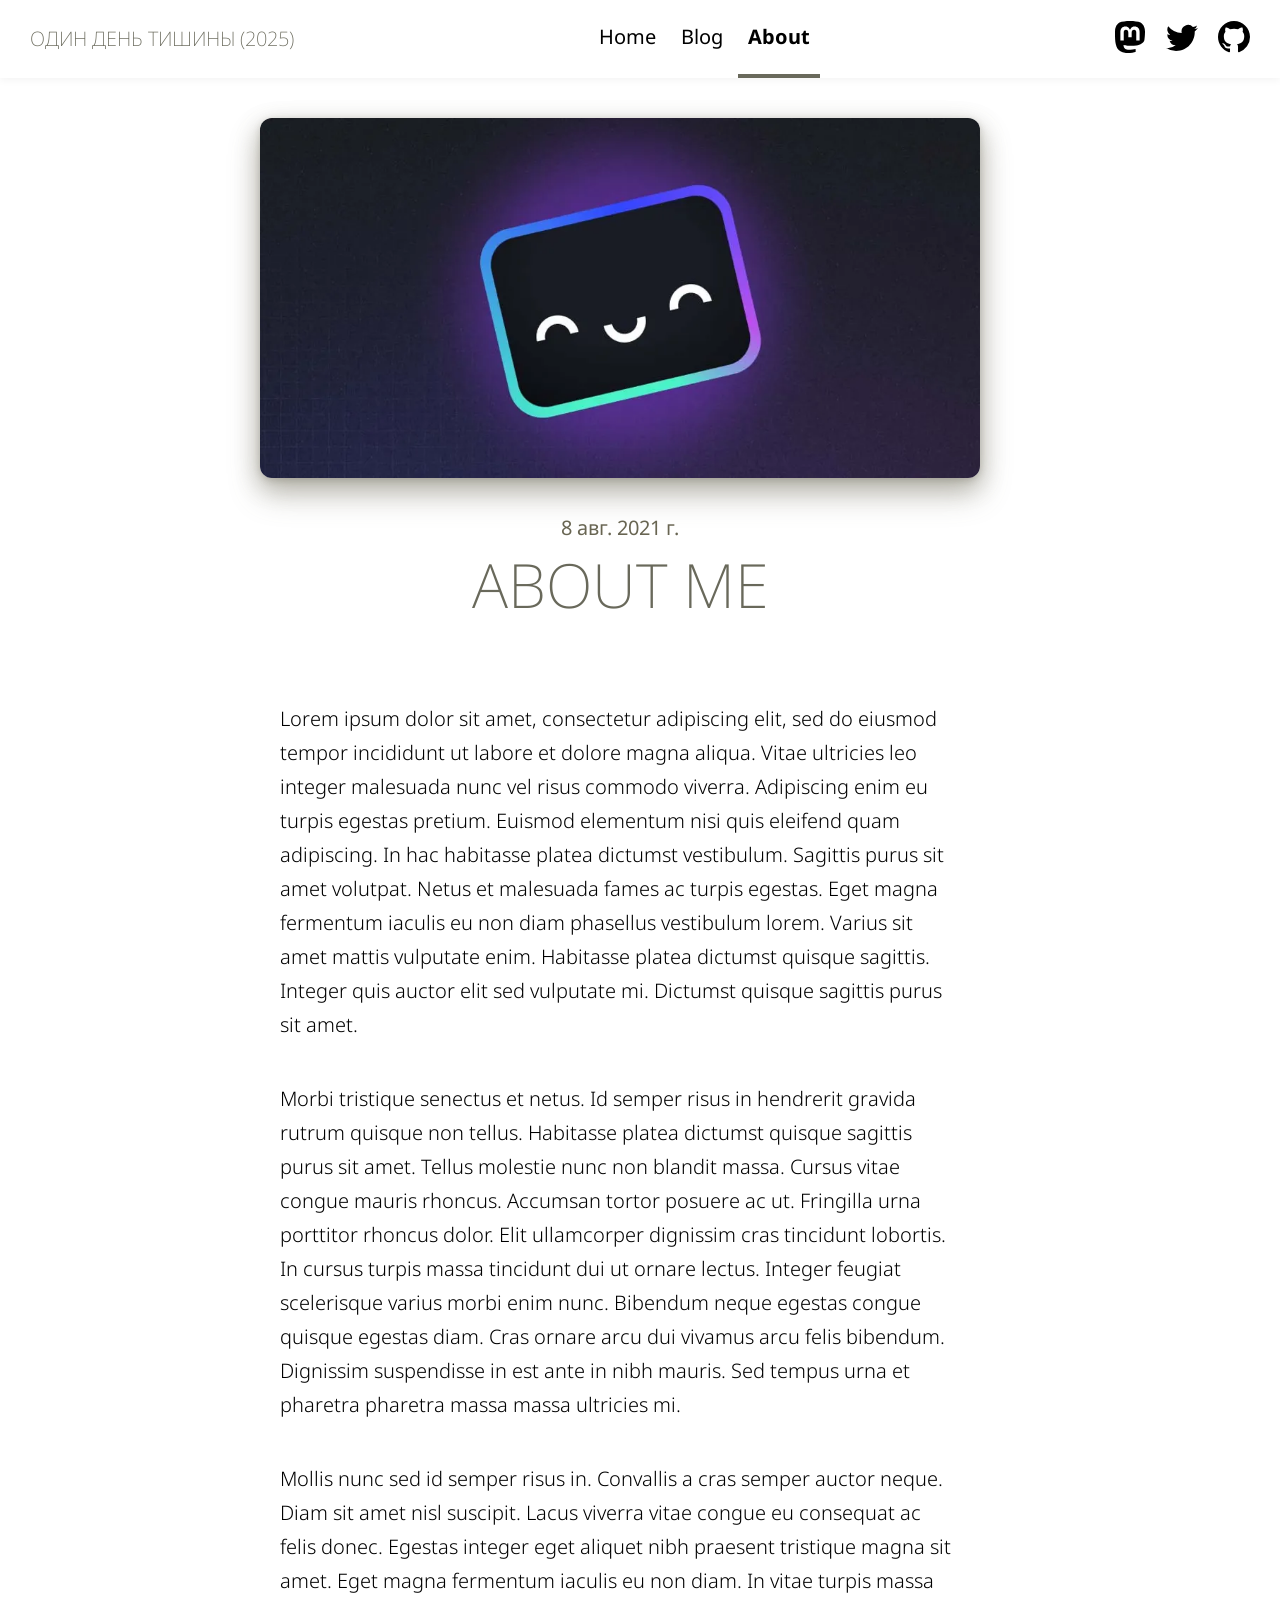
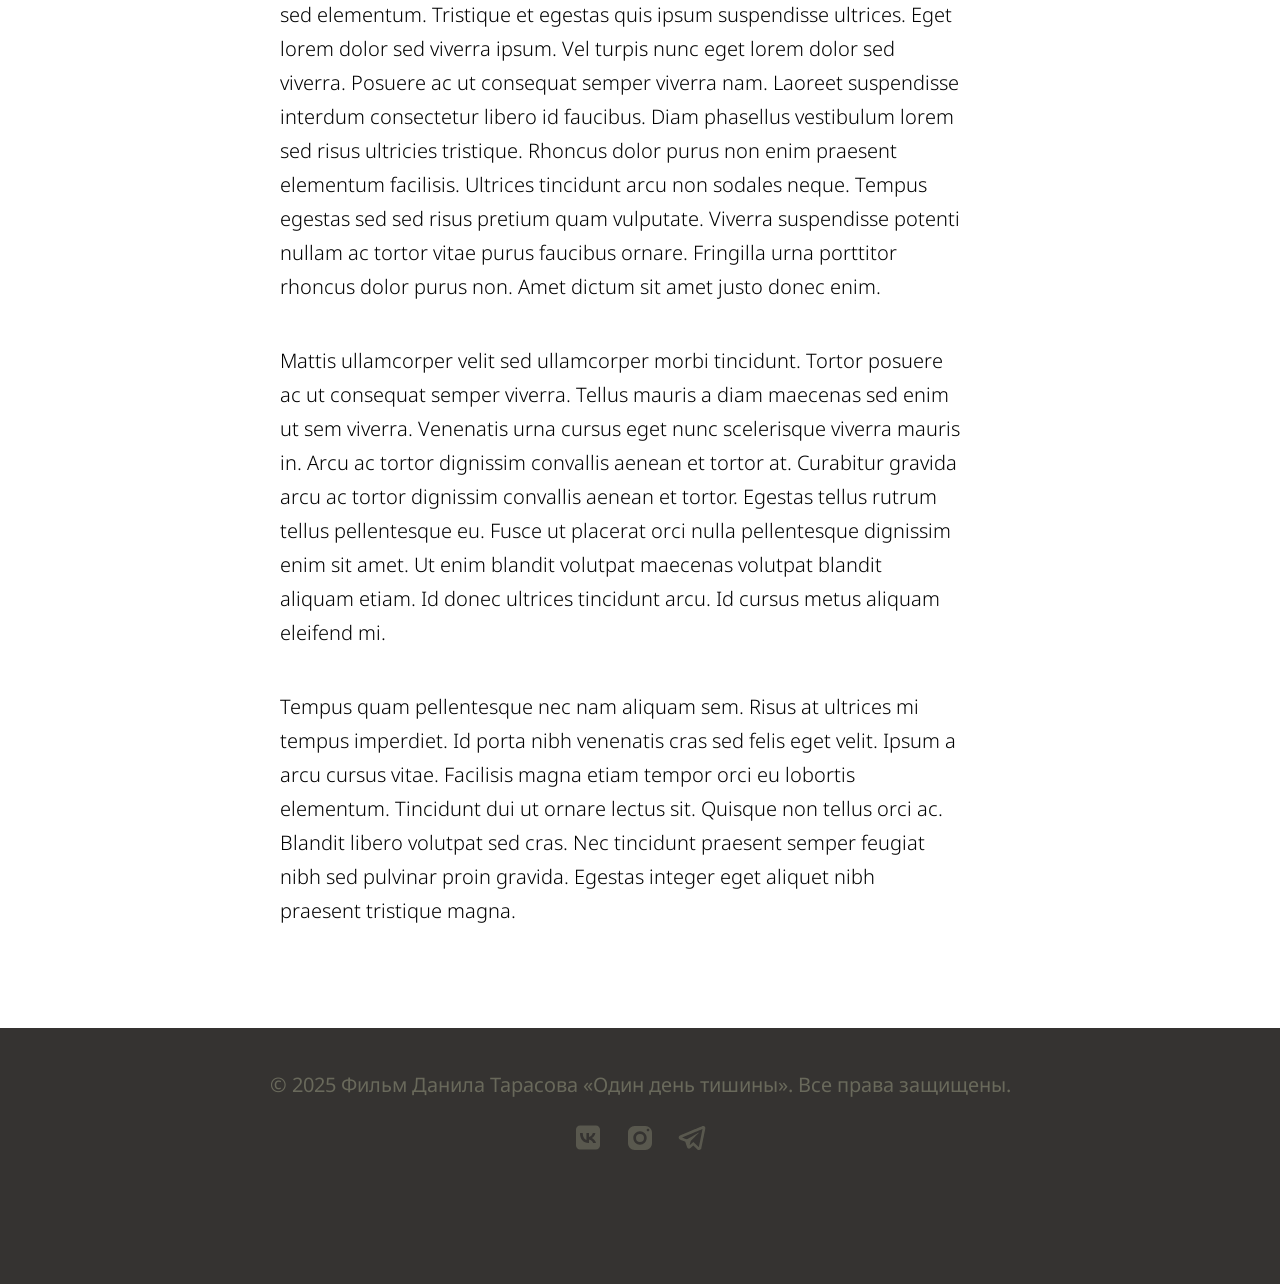
==== commit 7c381000: "rebuild" ====
--- a/about/index.html
+++ b/about/index.html
@@ -1,4 +1,4 @@
-<!DOCTYPE html><html lang="en" data-astro-cid-bvzihdzo> <head><!-- Global Metadata --><meta charset="utf-8"><meta name="viewport" content="width=device-width,initial-scale=1"><link rel="icon" type="image/svg+xml" href="/favicon.svg"><link rel="sitemap" href="/sitemap-index.xml"><link rel="alternate" type="application/rss+xml" title="Один день тишины (2025)" href="https://zimensky.github.io/rss.xml"><meta name="generator" content="Astro v5.12.1"><!-- Font preloads --><link rel="preconnect" href="https://fonts.googleapis.com"><link rel="preconnect" href="https://fonts.gstatic.com" crossorigin><link href="https://fonts.googleapis.com/css2?family=Noto+Sans:ital,wght@0,100..900;1,100..900&display=swap" rel="stylesheet"><!-- Canonical URL --><link rel="canonical" href="https://zimensky.github.io/about/"><!-- Primary Meta Tags --><title>About Me</title><meta name="title" content="About Me"><meta name="description" content="Lorem ipsum dolor sit amet"><!-- Open Graph / Facebook --><meta property="og:type" content="website"><meta property="og:url" content="https://zimensky.github.io/about/"><meta property="og:title" content="About Me"><meta property="og:description" content="Lorem ipsum dolor sit amet"><meta property="og:image" content="https://zimensky.github.io/_astro/blog-placeholder-1.Bx0Zcyzv.jpg"><!-- Twitter --><meta property="twitter:card" content="summary_large_image"><meta property="twitter:url" content="https://zimensky.github.io/about/"><meta property="twitter:title" content="About Me"><meta property="twitter:description" content="Lorem ipsum dolor sit amet"><meta property="twitter:image" content="https://zimensky.github.io/_astro/blog-placeholder-1.Bx0Zcyzv.jpg"><style>:root{--accent: #69695b;--accent-light: #968276;--black: 15, 18, 25;--gray: 104, 101, 82;--gray-light: #69695b;--gray-dark: #353331;--gray-gradient: var(--gray-light), #968276c2;--box-shadow: 0 2px 6px rgba(var(--gray), 25%), 0 8px 24px rgba(var(--gray), 33%), 0 16px 32px rgba(var(--gray), 33%)}body{font-family:Noto Sans,sans-serif;margin:0;padding:0;text-align:left;word-wrap:break-word;overflow-wrap:break-word;color:rgb(var(--gray-dark));font-size:20px;line-height:1.7}article{width:720px;max-width:calc(100% - 2em);margin:auto;padding:2em 1em}h1,h2,h3,h4,h5,h6{margin:0 0 2rem;color:var(--gray-light);line-height:1.2;text-align:center;text-transform:uppercase;font-weight:200}h1{font-size:3.052em}h2{font-size:2.441em}h3{font-size:1.953em;position:relative}h3:after{content:"";position:absolute;left:0;bottom:0;height:1px;width:100%;background:var(--accent-light)}h4{font-size:1.563em;margin-top:2em}h5{font-size:1.25em}strong,b{font-weight:500;color:var(--accent)}a,a:hover{color:var(--accent)}p{margin-bottom:1em;font-weight:300}.prose p{margin-bottom:2em}textarea{width:100%;font-size:16px}input{font-size:16px}table{width:100%}img{max-width:100%;height:auto;border-radius:8px;object-fit:contain}code{padding:2px 5px;background-color:rgb(var(--gray-light));border-radius:2px}pre{padding:1.5em;border-radius:8px}pre>code{all:unset}blockquote{border-left:4px solid var(--accent);padding:0 0 0 20px;margin:0;font-size:1.333em}hr{border:none;border-top:1px solid rgb(var(--gray-light))}@media (max-width: 720px){body{font-size:18px}}.sr-only{border:0;padding:0;margin:0;position:absolute!important;height:1px;width:1px;overflow:hidden;clip:rect(1px 1px 1px 1px);clip:rect(1px,1px,1px,1px);clip-path:inset(50%);white-space:nowrap}footer[data-astro-cid-sz7xmlte]{padding:2em 1em 6em;background:var(--gray-dark);color:var(--gray-light);text-align:center}.social-links[data-astro-cid-sz7xmlte]{display:flex;justify-content:center;gap:1em;margin-top:1em}.social-links[data-astro-cid-sz7xmlte] a[data-astro-cid-sz7xmlte]{text-decoration:none;color:var(--gray-light);opacity:.7;transition:opacity .2s ease-in-out}.social-links[data-astro-cid-sz7xmlte] a[data-astro-cid-sz7xmlte]:hover{opacity:1}@media (max-width: 720px){footer[data-astro-cid-sz7xmlte]{font-size:smaller}}
+<!DOCTYPE html><html lang="en" data-astro-cid-bvzihdzo> <head><!-- Global Metadata --><meta charset="utf-8"><meta name="viewport" content="width=device-width,initial-scale=1"><link rel="icon" type="image/svg+xml" href="/favicon.svg"><link rel="sitemap" href="/sitemap-index.xml"><link rel="alternate" type="application/rss+xml" title="Один день тишины (2025)" href="https://www.zimensky.ru/rss.xml"><meta name="generator" content="Astro v5.12.1"><!-- Font preloads --><link rel="preconnect" href="https://fonts.googleapis.com"><link rel="preconnect" href="https://fonts.gstatic.com" crossorigin><link href="https://fonts.googleapis.com/css2?family=Noto+Sans:ital,wght@0,100..900;1,100..900&display=swap" rel="stylesheet"><!-- Canonical URL --><link rel="canonical" href="https://www.zimensky.ru/about/"><!-- Primary Meta Tags --><title>About Me</title><meta name="title" content="About Me"><meta name="description" content="Lorem ipsum dolor sit amet"><!-- Open Graph / Facebook --><meta property="og:type" content="website"><meta property="og:url" content="https://www.zimensky.ru/about/"><meta property="og:title" content="About Me"><meta property="og:description" content="Lorem ipsum dolor sit amet"><meta property="og:image" content="https://www.zimensky.ru/_astro/blog-placeholder-1.Bx0Zcyzv.jpg"><!-- Twitter --><meta property="twitter:card" content="summary_large_image"><meta property="twitter:url" content="https://www.zimensky.ru/about/"><meta property="twitter:title" content="About Me"><meta property="twitter:description" content="Lorem ipsum dolor sit amet"><meta property="twitter:image" content="https://www.zimensky.ru/_astro/blog-placeholder-1.Bx0Zcyzv.jpg"><style>:root{--accent: #69695b;--accent-light: #968276;--black: 15, 18, 25;--gray: 104, 101, 82;--gray-light: #69695b;--gray-dark: #353331;--gray-gradient: var(--gray-light), #968276c2;--box-shadow: 0 2px 6px rgba(var(--gray), 25%), 0 8px 24px rgba(var(--gray), 33%), 0 16px 32px rgba(var(--gray), 33%)}body{font-family:Noto Sans,sans-serif;margin:0;padding:0;text-align:left;word-wrap:break-word;overflow-wrap:break-word;color:rgb(var(--gray-dark));font-size:20px;line-height:1.7}article{width:720px;max-width:calc(100% - 2em);margin:auto;padding:2em 1em}h1,h2,h3,h4,h5,h6{margin:0 0 2rem;color:var(--gray-light);line-height:1.2;text-align:center;text-transform:uppercase;font-weight:200}h1{font-size:3.052em}h2{font-size:2.441em}h3{font-size:1.953em;position:relative}h3:after{content:"";position:absolute;left:0;bottom:0;height:1px;width:100%;background:var(--accent-light)}h4{font-size:1.563em;margin-top:2em}h5{font-size:1.25em}strong,b{font-weight:500;color:var(--accent)}a,a:hover{color:var(--accent)}p{margin-bottom:1em;font-weight:300}.prose p{margin-bottom:2em}textarea{width:100%;font-size:16px}input{font-size:16px}table{width:100%}img{max-width:100%;height:auto;border-radius:8px;object-fit:contain}code{padding:2px 5px;background-color:rgb(var(--gray-light));border-radius:2px}pre{padding:1.5em;border-radius:8px}pre>code{all:unset}blockquote{border-left:4px solid var(--accent);padding:0 0 0 20px;margin:0;font-size:1.333em}hr{border:none;border-top:1px solid rgb(var(--gray-light))}@media (max-width: 720px){body{font-size:18px}}.sr-only{border:0;padding:0;margin:0;position:absolute!important;height:1px;width:1px;overflow:hidden;clip:rect(1px 1px 1px 1px);clip:rect(1px,1px,1px,1px);clip-path:inset(50%);white-space:nowrap}footer[data-astro-cid-sz7xmlte]{padding:2em 1em 6em;background:var(--gray-dark);color:var(--gray-light);text-align:center}.social-links[data-astro-cid-sz7xmlte]{display:flex;justify-content:center;gap:1em;margin-top:1em}.social-links[data-astro-cid-sz7xmlte] a[data-astro-cid-sz7xmlte]{text-decoration:none;color:var(--gray-light);opacity:.7;transition:opacity .2s ease-in-out}.social-links[data-astro-cid-sz7xmlte] a[data-astro-cid-sz7xmlte]:hover{opacity:1}@media (max-width: 720px){footer[data-astro-cid-sz7xmlte]{font-size:smaller}}
 a[data-astro-cid-eimmu3lg]{display:inline-block;text-decoration:none}a[data-astro-cid-eimmu3lg].active{font-weight:bolder;text-decoration:underline}
 header[data-astro-cid-3ef6ksr2]{margin:0;padding:0 1em;background:#fff;box-shadow:0 2px 8px rgba(var(--black),5%)}h2[data-astro-cid-3ef6ksr2]{margin:0;font-size:1em}h2[data-astro-cid-3ef6ksr2] a[data-astro-cid-3ef6ksr2],h2[data-astro-cid-3ef6ksr2] a[data-astro-cid-3ef6ksr2].active{text-decoration:none}nav[data-astro-cid-3ef6ksr2]{display:flex;align-items:center;justify-content:space-between}nav[data-astro-cid-3ef6ksr2] a[data-astro-cid-3ef6ksr2]{padding:1em .5em;color:var(--black);border-bottom:4px solid transparent;text-decoration:none}nav[data-astro-cid-3ef6ksr2] a[data-astro-cid-3ef6ksr2].active{text-decoration:none;border-bottom-color:var(--accent)}.social-links[data-astro-cid-3ef6ksr2],.social-links[data-astro-cid-3ef6ksr2] a[data-astro-cid-3ef6ksr2]{display:flex}@media (max-width: 720px){.social-links[data-astro-cid-3ef6ksr2]{display:none}}
 main[data-astro-cid-bvzihdzo]{width:calc(100% - 2em);max-width:100%;margin:0}.hero-image[data-astro-cid-bvzihdzo]{width:100%}.hero-image[data-astro-cid-bvzihdzo] img[data-astro-cid-bvzihdzo]{display:block;margin:0 auto;border-radius:12px;box-shadow:var(--box-shadow)}.prose[data-astro-cid-bvzihdzo]{width:720px;max-width:calc(100% - 2em);margin:auto;padding:1em;color:rgb(var(--gray-dark))}.title[data-astro-cid-bvzihdzo]{margin-bottom:1em;padding:1em 0;text-align:center;line-height:1}.title[data-astro-cid-bvzihdzo] h1[data-astro-cid-bvzihdzo]{margin:0 0 .5em}.date[data-astro-cid-bvzihdzo]{margin-bottom:.5em;color:rgb(var(--gray))}.last-updated-on[data-astro-cid-bvzihdzo]{font-style:italic}
@@ -47,4 +47,4 @@
 </p>  </div> </article> </main> <footer data-astro-cid-sz7xmlte>
 &copy; 2025 Фильм Данила Тарасова &laquo;Один&nbsp;день&nbsp;тишины&raquo;.
 	Все права защищены.
-<div class="social-links" data-astro-cid-sz7xmlte> <a href="https://m.webtoo.ls/@astro" target="_blank" data-astro-cid-sz7xmlte> <span class="sr-only" data-astro-cid-sz7xmlte>Follow Astro on Mastodon</span> <svg viewBox="0 0 16 16" aria-hidden="true" width="32" height="32" astro-icon="social/mastodon" data-astro-cid-sz7xmlte><path fill="currentColor" d="M11.19 12.195c2.016-.24 3.77-1.475 3.99-2.603.348-1.778.32-4.339.32-4.339 0-3.47-2.286-4.488-2.286-4.488C12.062.238 10.083.017 8.027 0h-.05C5.92.017 3.942.238 2.79.765c0 0-2.285 1.017-2.285 4.488l-.002.662c-.004.64-.007 1.35.011 2.091.083 3.394.626 6.74 3.78 7.57 1.454.383 2.703.463 3.709.408 1.823-.1 2.847-.647 2.847-.647l-.06-1.317s-1.303.41-2.767.36c-1.45-.05-2.98-.156-3.215-1.928a3.614 3.614 0 0 1-.033-.496s1.424.346 3.228.428c1.103.05 2.137-.064 3.188-.189zm1.613-2.47H11.13v-4.08c0-.859-.364-1.295-1.091-1.295-.804 0-1.207.517-1.207 1.541v2.233H7.168V5.89c0-1.024-.403-1.541-1.207-1.541-.727 0-1.091.436-1.091 1.296v4.079H3.197V5.522c0-.859.22-1.541.66-2.046.456-.505 1.052-.764 1.793-.764.856 0 1.504.328 1.933.983L8 4.39l.417-.695c.429-.655 1.077-.983 1.934-.983.74 0 1.336.259 1.791.764.442.505.661 1.187.661 2.046v4.203z" data-astro-cid-sz7xmlte></path></svg> </a> <a href="https://twitter.com/astrodotbuild" target="_blank" data-astro-cid-sz7xmlte> <span class="sr-only" data-astro-cid-sz7xmlte>Follow Astro on Twitter</span> <svg viewBox="0 0 16 16" aria-hidden="true" width="32" height="32" astro-icon="social/twitter" data-astro-cid-sz7xmlte><path fill="currentColor" d="M5.026 15c6.038 0 9.341-5.003 9.341-9.334 0-.14 0-.282-.006-.422A6.685 6.685 0 0 0 16 3.542a6.658 6.658 0 0 1-1.889.518 3.301 3.301 0 0 0 1.447-1.817 6.533 6.533 0 0 1-2.087.793A3.286 3.286 0 0 0 7.875 6.03a9.325 9.325 0 0 1-6.767-3.429 3.289 3.289 0 0 0 1.018 4.382A3.323 3.323 0 0 1 .64 6.575v.045a3.288 3.288 0 0 0 2.632 3.218 3.203 3.203 0 0 1-.865.115 3.23 3.23 0 0 1-.614-.057 3.283 3.283 0 0 0 3.067 2.277A6.588 6.588 0 0 1 .78 13.58a6.32 6.32 0 0 1-.78-.045A9.344 9.344 0 0 0 5.026 15z" data-astro-cid-sz7xmlte></path></svg> </a> <a href="https://github.com/withastro/astro" target="_blank" data-astro-cid-sz7xmlte> <span class="sr-only" data-astro-cid-sz7xmlte>Go to Astro's GitHub repo</span> <svg viewBox="0 0 16 16" aria-hidden="true" width="32" height="32" astro-icon="social/github" data-astro-cid-sz7xmlte><path fill="currentColor" d="M8 0C3.58 0 0 3.58 0 8c0 3.54 2.29 6.53 5.47 7.59.4.07.55-.17.55-.38 0-.19-.01-.82-.01-1.49-2.01.37-2.53-.49-2.69-.94-.09-.23-.48-.94-.82-1.13-.28-.15-.68-.52-.01-.53.63-.01 1.08.58 1.23.82.72 1.21 1.87.87 2.33.66.07-.52.28-.87.51-1.07-1.78-.2-3.64-.89-3.64-3.95 0-.87.31-1.59.82-2.15-.08-.2-.36-1.02.08-2.12 0 0 .67-.21 2.2.82.64-.18 1.32-.27 2-.27.68 0 1.36.09 2 .27 1.53-1.04 2.2-.82 2.2-.82.44 1.1.16 1.92.08 2.12.51.56.82 1.27.82 2.15 0 3.07-1.87 3.75-3.65 3.95.29.25.54.73.54 1.48 0 1.07-.01 1.93-.01 2.2 0 .21.15.46.55.38A8.012 8.012 0 0 0 16 8c0-4.42-3.58-8-8-8z" data-astro-cid-sz7xmlte></path></svg> </a> </div> </footer>  </body></html>+<div class="social-links" data-astro-cid-sz7xmlte> <a href="https://vk.com/tarasovphotographer" target="_blank" data-astro-cid-sz7xmlte> <span class="sr-only" data-astro-cid-sz7xmlte>VK</span> <svg xmlns="http://www.w3.org/2000/svg" x="0px" y="0px" width="32" height="32" viewBox="0 0 64 64" data-astro-cid-sz7xmlte> <path fill="currentColor" d="M48,7H16c-4.418,0-8,3.582-8,8v32c0,4.418,3.582,8,8,8h32c4.418,0,8-3.582,8-8V15C56,10.582,52.418,7,48,7z M42.323,42 c-1.219-3.804-4.257-6.747-8.275-7.147V42h-0.62C22.496,42,16.26,34.492,16,22h5.477c0.18,9.169,4.217,13.053,7.415,13.854V22 h5.157v7.908c3.158-0.34,6.476-3.944,7.595-7.908h5.157c-0.859,4.885-4.457,8.488-7.016,9.97C42.343,33.171,46.441,36.314,48,42 H42.323z" data-astro-cid-sz7xmlte></path> </svg> </a> <a href="https://www.instagram.com/tarasov.video?igsh=MW8yYWY4NXIwbGFmMw==" target="_blank" data-astro-cid-sz7xmlte> <span class="sr-only" data-astro-cid-sz7xmlte>Instagram</span> <svg xmlns="http://www.w3.org/2000/svg" x="0px" y="0px" width="32" height="32" viewBox="0 0 24 24" data-astro-cid-sz7xmlte> <path fill="currentColor" d="M 8 3 C 5.239 3 3 5.239 3 8 L 3 16 C 3 18.761 5.239 21 8 21 L 16 21 C 18.761 21 21 18.761 21 16 L 21 8 C 21 5.239 18.761 3 16 3 L 8 3 z M 18 5 C 18.552 5 19 5.448 19 6 C 19 6.552 18.552 7 18 7 C 17.448 7 17 6.552 17 6 C 17 5.448 17.448 5 18 5 z M 12 7 C 14.761 7 17 9.239 17 12 C 17 14.761 14.761 17 12 17 C 9.239 17 7 14.761 7 12 C 7 9.239 9.239 7 12 7 z M 12 9 A 3 3 0 0 0 9 12 A 3 3 0 0 0 12 15 A 3 3 0 0 0 15 12 A 3 3 0 0 0 12 9 z" data-astro-cid-sz7xmlte></path> </svg> </a> <a href="https://t.me/budokan310189" target="_blank" data-astro-cid-sz7xmlte> <span class="sr-only" data-astro-cid-sz7xmlte>Telegram</span> <svg xmlns="http://www.w3.org/2000/svg" x="0px" y="0px" width="32" height="32" viewBox="0 0 24 24" data-astro-cid-sz7xmlte> <path fill="currentColor" d="M 20.302734 2.984375 C 20.013769 2.996945 19.748583 3.080055 19.515625 3.171875 C 19.300407 3.256634 18.52754 3.5814726 17.296875 4.0976562 C 16.06621 4.61384 14.435476 5.2982348 12.697266 6.0292969 C 9.2208449 7.4914211 5.314238 9.1361259 3.3125 9.9785156 C 3.243759 10.007156 2.9645852 10.092621 2.65625 10.328125 C 2.3471996 10.564176 2.0039062 11.076462 2.0039062 11.636719 C 2.0039062 12.088671 2.2295201 12.548966 2.5019531 12.8125 C 2.7743861 13.076034 3.0504903 13.199244 3.28125 13.291016 L 3.28125 13.289062 C 4.0612776 13.599827 6.3906939 14.531938 6.9453125 14.753906 C 7.1420423 15.343433 7.9865895 17.867278 8.1875 18.501953 L 8.1855469 18.501953 C 8.3275588 18.951162 8.4659791 19.243913 8.6582031 19.488281 C 8.7543151 19.610465 8.8690398 19.721184 9.0097656 19.808594 C 9.0637596 19.842134 9.1235454 19.868148 9.1835938 19.892578 C 9.191962 19.896131 9.2005867 19.897012 9.2089844 19.900391 L 9.1855469 19.894531 C 9.2029579 19.901531 9.2185841 19.911859 9.2363281 19.917969 C 9.2652427 19.927926 9.2852873 19.927599 9.3242188 19.935547 C 9.4612233 19.977694 9.5979794 20.005859 9.7246094 20.005859 C 10.26822 20.005859 10.601562 19.710937 10.601562 19.710938 L 10.623047 19.695312 L 12.970703 17.708984 L 15.845703 20.369141 C 15.898217 20.443289 16.309604 21 17.261719 21 C 17.829844 21 18.279025 20.718791 18.566406 20.423828 C 18.853787 20.128866 19.032804 19.82706 19.113281 19.417969 L 19.115234 19.416016 C 19.179414 19.085834 21.931641 5.265625 21.931641 5.265625 L 21.925781 5.2890625 C 22.011441 4.9067171 22.036735 4.5369631 21.935547 4.1601562 C 21.834358 3.7833495 21.561271 3.4156252 21.232422 3.2226562 C 20.903572 3.0296874 20.591699 2.9718046 20.302734 2.984375 z M 19.908203 5.1738281 C 19.799442 5.7198576 17.33401 18.105877 17.181641 18.882812 L 13.029297 15.041016 L 10.222656 17.414062 L 11 14.375 C 11 14.375 16.362547 8.9468594 16.685547 8.6308594 C 16.945547 8.3778594 17 8.2891719 17 8.2011719 C 17 8.0841719 16.939781 8 16.800781 8 C 16.675781 8 16.506016 8.1197812 16.416016 8.1757812 C 15.272368 8.8887854 10.401283 11.664685 8.0058594 13.027344 C 7.8617016 12.96954 5.6973962 12.100458 4.53125 11.634766 C 6.6055146 10.76177 10.161156 9.2658083 13.472656 7.8730469 C 15.210571 7.142109 16.840822 6.4570977 18.070312 5.9414062 C 19.108158 5.5060977 19.649538 5.2807035 19.908203 5.1738281 z M 17.152344 19.025391 C 17.152344 19.025391 17.154297 19.025391 17.154297 19.025391 C 17.154252 19.025621 17.152444 19.03095 17.152344 19.03125 C 17.153615 19.024789 17.15139 19.03045 17.152344 19.025391 z" data-astro-cid-sz7xmlte></path> </svg> </a> </div> </footer>  </body></html>
